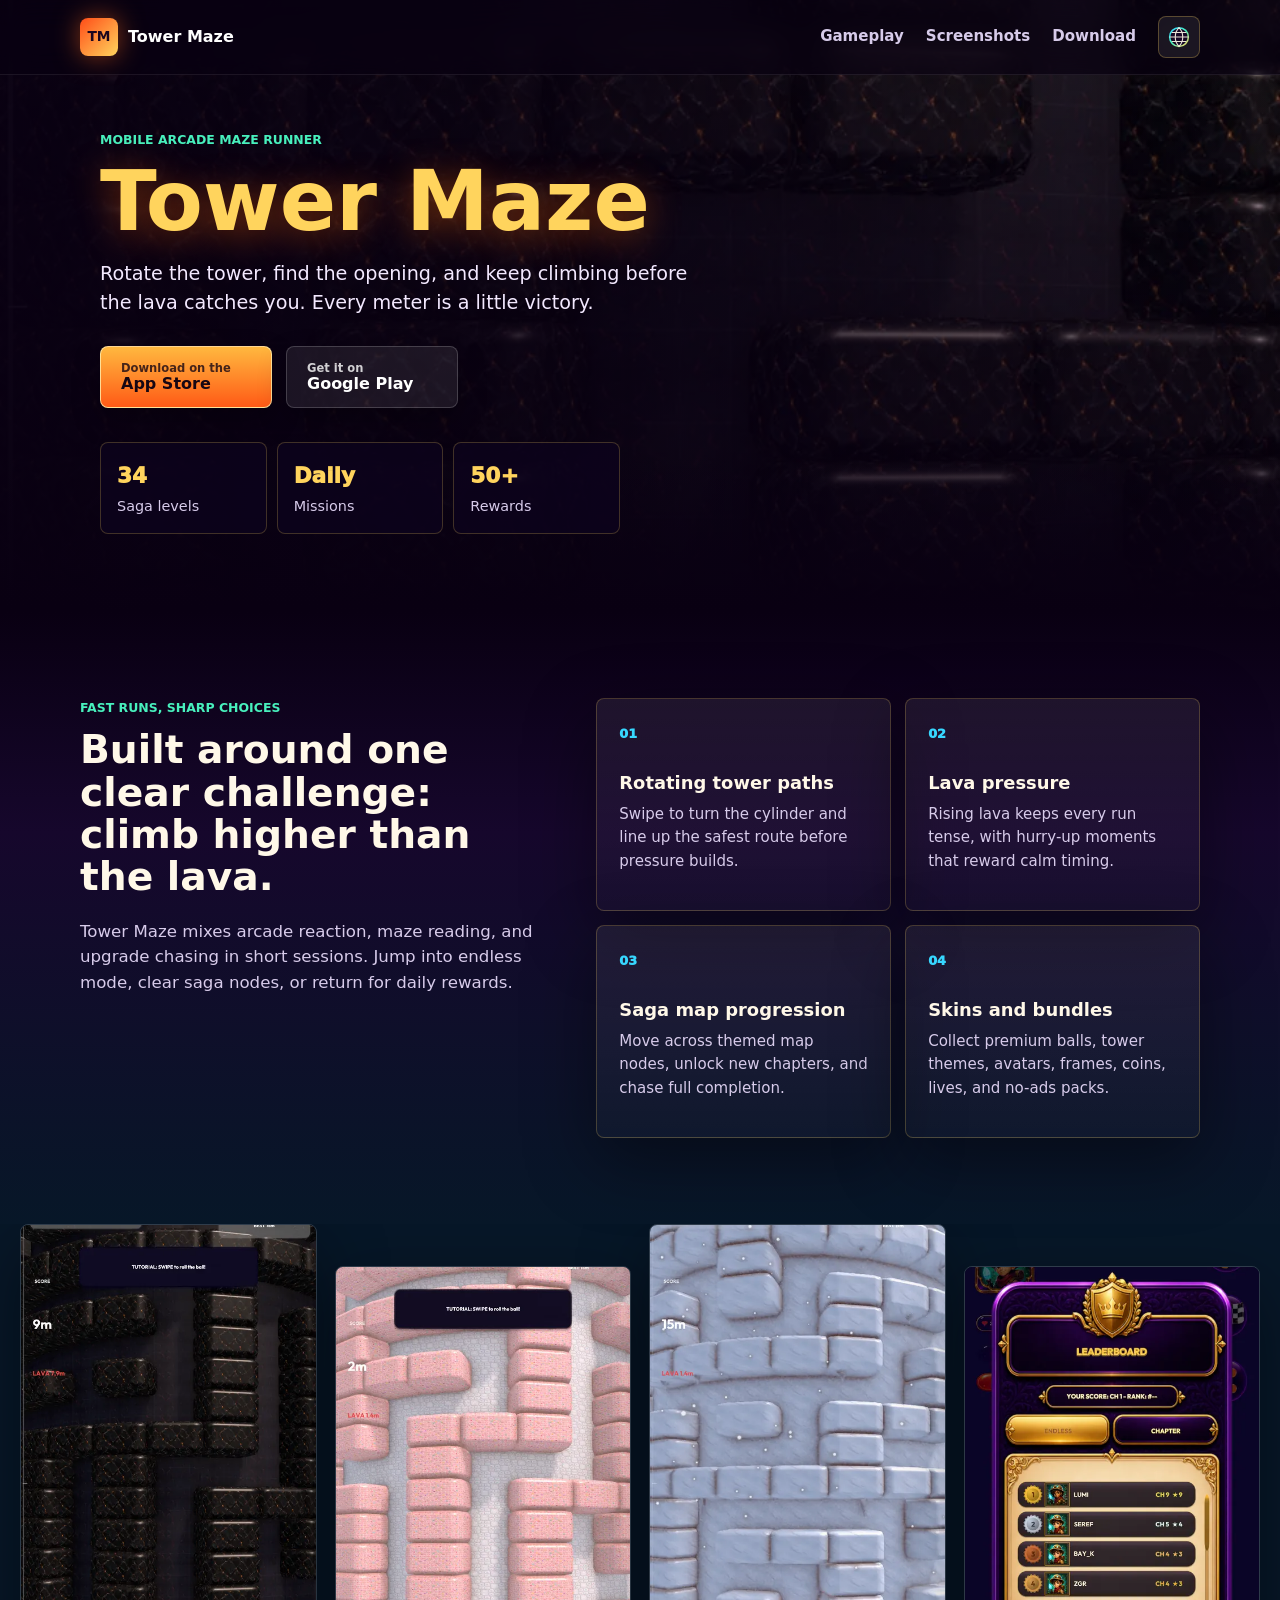
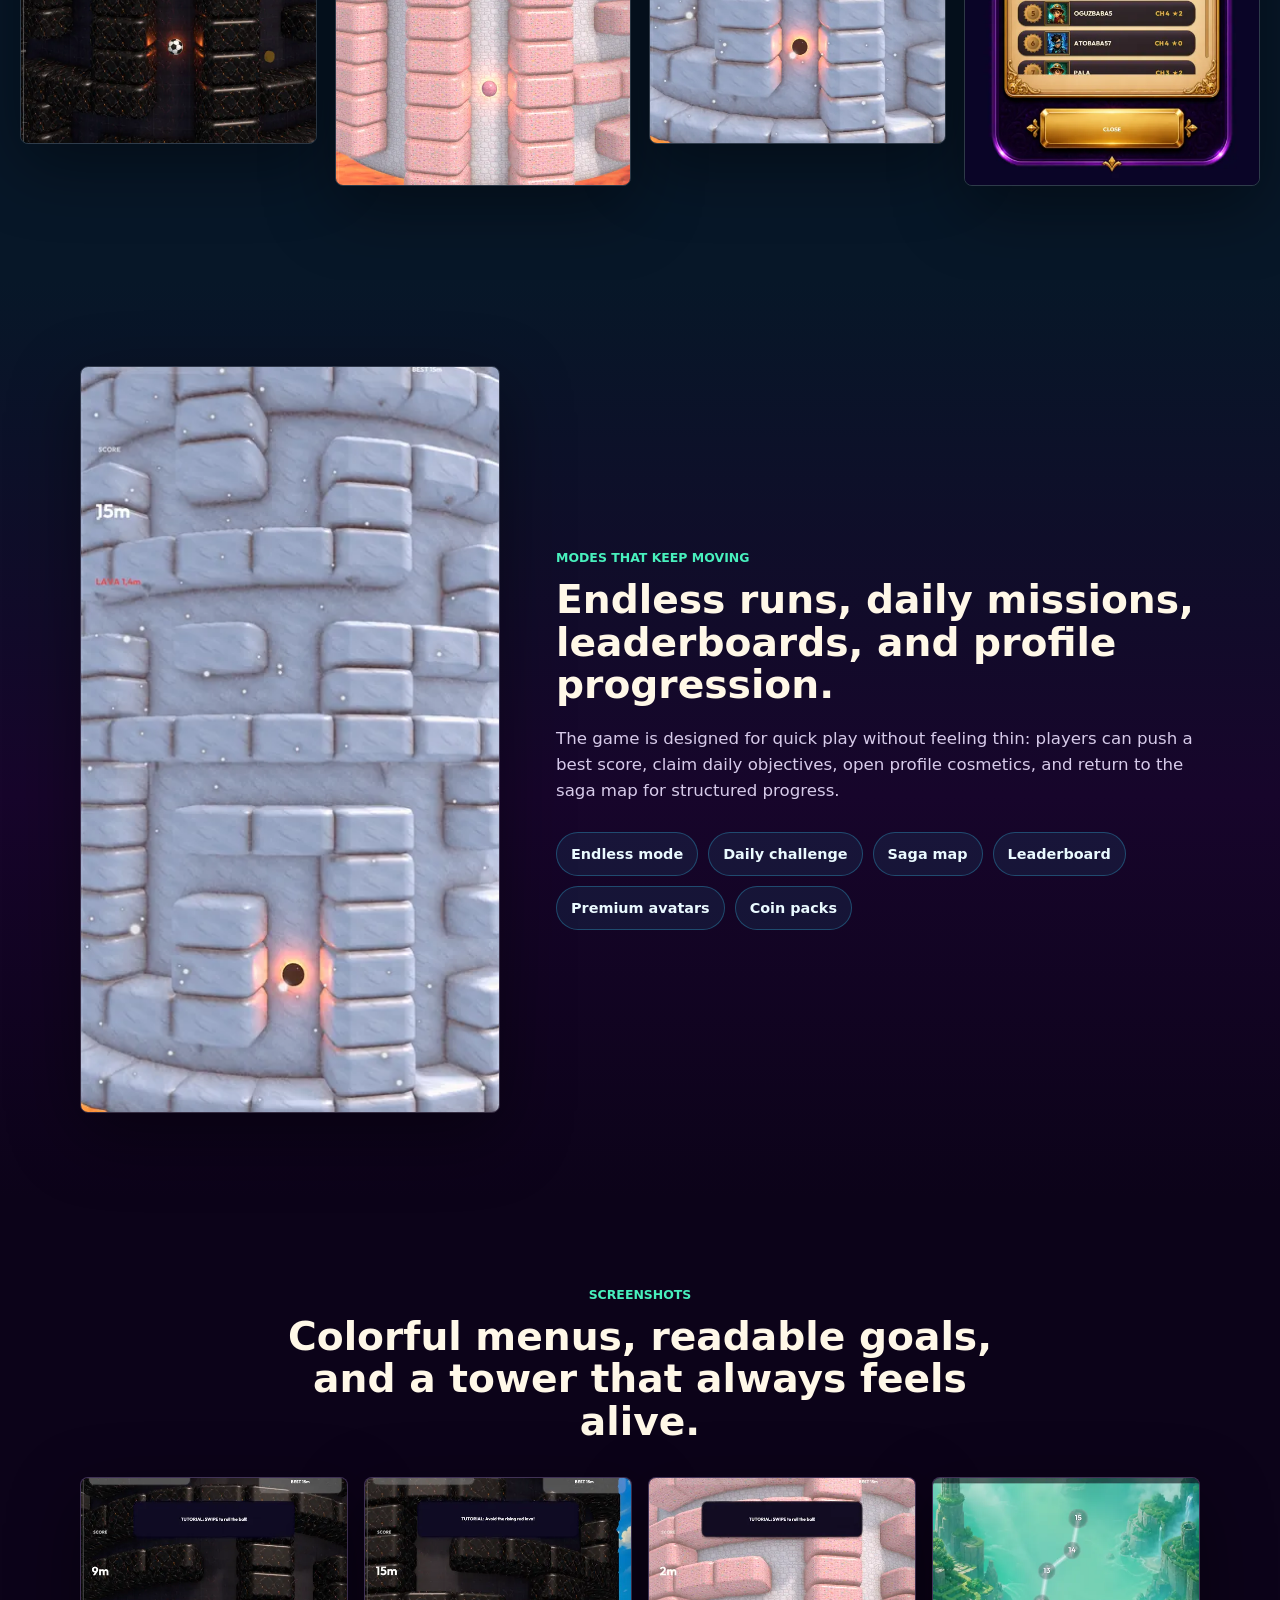
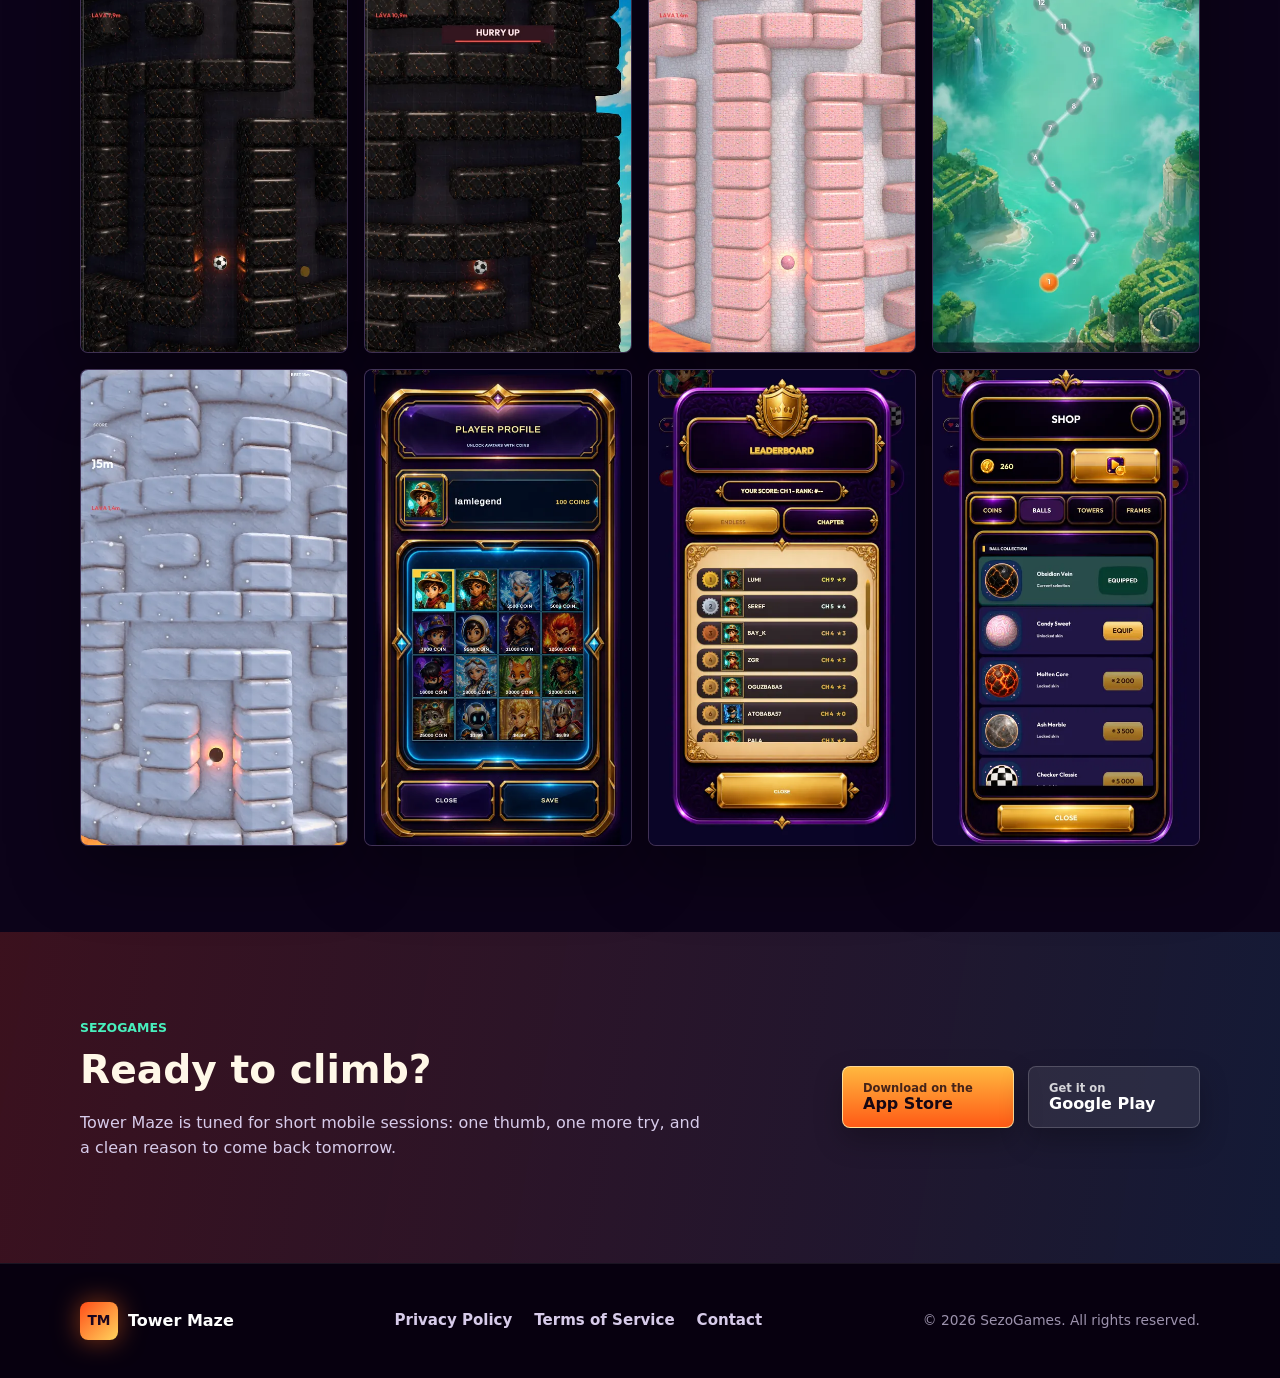
==== index.html @ 03af265b "Use icon language selector" ====
<!DOCTYPE html>
<html lang="en">
<head>
  <meta charset="UTF-8" />
  <meta name="viewport" content="width=device-width, initial-scale=1.0" />

  <title>Tower Maze - Climb, Escape, Survive | SezoGames</title>
  <meta name="description" content="Tower Maze is a fast mobile arcade game where you rotate a maze tower, climb away from rising lava, unlock premium skins, and chase daily missions." />
  <meta name="keywords" content="Tower Maze, SezoGames, mobile arcade game, lava tower, rotating maze, ball skins, daily missions, leaderboard" />

  <link rel="canonical" href="https://sezogames.github.io/" />
  <link rel="alternate" hreflang="en" href="https://sezogames.github.io/" />
  <link rel="alternate" hreflang="tr" href="https://sezogames.github.io/tr/" />
  <link rel="alternate" hreflang="es" href="https://sezogames.github.io/es/" />
  <link rel="alternate" hreflang="x-default" href="https://sezogames.github.io/" />

  <meta property="og:type" content="website" />
  <meta property="og:title" content="Tower Maze - Climb, Escape, Survive" />
  <meta property="og:description" content="Rotate the tower, dodge rising lava, unlock skins, and master daily missions in Tower Maze." />
  <meta property="og:image" content="https://sezogames.github.io/assets/og-image.png" />
  <meta property="og:url" content="https://sezogames.github.io/" />
  <meta property="og:site_name" content="SezoGames" />

  <meta name="twitter:card" content="summary_large_image" />
  <meta name="twitter:title" content="Tower Maze - Climb, Escape, Survive" />
  <meta name="twitter:description" content="Rotate the tower, dodge rising lava, unlock skins, and master daily missions in Tower Maze." />
  <meta name="twitter:image" content="https://sezogames.github.io/assets/og-image.png" />
  <link rel="icon" href="assets/favicon.ico" />

  <script type="application/ld+json">
  {
    "@context": "https://schema.org",
    "@type": "MobileApplication",
    "name": "Tower Maze",
    "description": "A mobile arcade game about rotating a maze tower, climbing away from rising lava, and unlocking premium cosmetics.",
    "operatingSystem": "Android, iOS",
    "applicationCategory": "GameApplication",
    "genre": ["Arcade", "Puzzle", "Action"],
    "inLanguage": ["en", "tr", "es"],
    "author": {
      "@type": "Organization",
      "name": "SezoGames"
    },
    "offers": {
      "@type": "Offer",
      "price": "0",
      "priceCurrency": "USD"
    }
  }
  </script>

  <link rel="stylesheet" href="style.css" />
</head>
<body>
  <header class="topbar">
    <a class="brand" href="./" aria-label="Tower Maze home">
      <span class="brand-mark">TM</span>
      <span>Tower Maze</span>
    </a>
    <nav class="topnav" aria-label="Main navigation">
      <a href="#gameplay">Gameplay</a>
      <a href="#screenshots">Screenshots</a>
      <a href="#download">Download</a>
      <details class="language-switcher">
        <summary aria-label="Choose language">
          <img src="assets/language-icon.svg" alt="" class="language-icon" />
        </summary>
        <div class="language-menu">
          <a href="tr/">Turkce</a>
          <a href="es/">Espanol</a>
        </div>
      </details>
    </nav>
  </header>

  <main>
    <section class="hero">
      <div class="hero-shade"></div>
      <div class="hero-content">
        <p class="eyebrow">Mobile arcade maze runner</p>
        <h1>Tower Maze</h1>
        <p class="hero-copy">
          Rotate the tower, find the opening, and keep climbing before the lava catches you.
          Every meter is a little victory.
        </p>
        <div class="hero-actions" id="download">
          <a class="store-button primary" href="https://apps.apple.com/app/id6790924420" aria-label="Download Tower Maze on the App Store">
            <span class="store-kicker">Download on the</span>
            <span>App Store</span>
          </a>
          <a class="store-button" href="https://play.google.com/store/apps/details?id=com.sezogames.towermaze" aria-label="Get Tower Maze on Google Play">
            <span class="store-kicker">Get it on</span>
            <span>Google Play</span>
          </a>
        </div>
        <dl class="hero-stats" aria-label="Game highlights">
          <div>
            <dt>34</dt>
            <dd>Saga levels</dd>
          </div>
          <div>
            <dt>Daily</dt>
            <dd>Missions</dd>
          </div>
          <div>
            <dt>50+</dt>
            <dd>Rewards</dd>
          </div>
        </dl>
      </div>
    </section>

    <section class="showcase" id="gameplay">
      <div class="container showcase-grid">
        <div class="section-intro">
          <p class="eyebrow">Fast runs, sharp choices</p>
          <h2>Built around one clear challenge: climb higher than the lava.</h2>
          <p>
            Tower Maze mixes arcade reaction, maze reading, and upgrade chasing in short sessions.
            Jump into endless mode, clear saga nodes, or return for daily rewards.
          </p>
        </div>
        <div class="feature-list">
          <article class="feature-card">
            <span class="feature-number">01</span>
            <h3>Rotating tower paths</h3>
            <p>Swipe to turn the cylinder and line up the safest route before pressure builds.</p>
          </article>
          <article class="feature-card">
            <span class="feature-number">02</span>
            <h3>Lava pressure</h3>
            <p>Rising lava keeps every run tense, with hurry-up moments that reward calm timing.</p>
          </article>
          <article class="feature-card">
            <span class="feature-number">03</span>
            <h3>Saga map progression</h3>
            <p>Move across themed map nodes, unlock new chapters, and chase full completion.</p>
          </article>
          <article class="feature-card">
            <span class="feature-number">04</span>
            <h3>Skins and bundles</h3>
            <p>Collect premium balls, tower themes, avatars, frames, coins, lives, and no-ads packs.</p>
          </article>
        </div>
      </div>
    </section>

    <section class="phone-strip" aria-label="Tower Maze gameplay screenshots">
      <img src="assets/screenshots/screen-01.webp" alt="Tower Maze lava tower gameplay with a soccer ball climbing through dark maze blocks" loading="lazy" />
      <img src="assets/screenshots/screen-03.webp" alt="Tower Maze hurry up moment during an icy tower run" loading="lazy" />
      <img src="assets/screenshots/screen-05.webp" alt="Tower Maze frost tower gameplay with lava below" loading="lazy" />
      <img src="assets/screenshots/screen-07.webp" alt="Tower Maze reward and mission screen" loading="lazy" />
    </section>

    <section class="deep-dive">
      <div class="container split">
        <div class="visual-panel">
          <img src="assets/frost-gameplay.webp" alt="Tower Maze icy tower gameplay with lava at the bottom" loading="lazy" />
        </div>
        <div class="section-intro">
          <p class="eyebrow">Modes that keep moving</p>
          <h2>Endless runs, daily missions, leaderboards, and profile progression.</h2>
          <p>
            The game is designed for quick play without feeling thin: players can push a best score,
            claim daily objectives, open profile cosmetics, and return to the saga map for structured progress.
          </p>
          <div class="pill-grid">
            <span>Endless mode</span>
            <span>Daily challenge</span>
            <span>Saga map</span>
            <span>Leaderboard</span>
            <span>Premium avatars</span>
            <span>Coin packs</span>
          </div>
        </div>
      </div>
    </section>

    <section class="gallery" id="screenshots">
      <div class="container">
        <div class="section-intro centered">
          <p class="eyebrow">Screenshots</p>
          <h2>Colorful menus, readable goals, and a tower that always feels alive.</h2>
        </div>
        <div class="screenshot-gallery">
          <img src="assets/screenshots/screen-01.webp" alt="Tower Maze dark lava gameplay screenshot" loading="lazy" />
          <img src="assets/screenshots/screen-02.webp" alt="Tower Maze gameplay screenshot with lava rising" loading="lazy" />
          <img src="assets/screenshots/screen-03.webp" alt="Tower Maze icy hurry up gameplay screenshot" loading="lazy" />
          <img src="assets/screenshots/screen-04.webp" alt="Tower Maze main menu screenshot" loading="lazy" />
          <img src="assets/screenshots/screen-05.webp" alt="Tower Maze frost tower gameplay screenshot" loading="lazy" />
          <img src="assets/screenshots/screen-06.webp" alt="Tower Maze reward screen screenshot" loading="lazy" />
          <img src="assets/screenshots/screen-07.webp" alt="Tower Maze missions and reward screenshot" loading="lazy" />
          <img src="assets/screenshots/screen-08.webp" alt="Tower Maze customization screenshot" loading="lazy" />
        </div>
      </div>
    </section>

    <section class="download-band">
      <div class="container download-grid">
        <div>
          <p class="eyebrow">SezoGames</p>
          <h2>Ready to climb?</h2>
          <p>
            Tower Maze is tuned for short mobile sessions: one thumb, one more try,
            and a clean reason to come back tomorrow.
          </p>
        </div>
        <div class="download-actions">
          <a class="store-button primary" href="https://apps.apple.com/app/id6790924420" aria-label="Download Tower Maze on the App Store">
            <span class="store-kicker">Download on the</span>
            <span>App Store</span>
          </a>
          <a class="store-button" href="https://play.google.com/store/apps/details?id=com.sezogames.towermaze" aria-label="Get Tower Maze on Google Play">
            <span class="store-kicker">Get it on</span>
            <span>Google Play</span>
          </a>
        </div>
      </div>
    </section>
  </main>

  <footer class="site-footer">
    <div class="container footer-inner">
      <a class="brand footer-brand" href="./">
        <span class="brand-mark">TM</span>
        <span>Tower Maze</span>
      </a>
      <nav class="footer-nav" aria-label="Footer navigation">
        <a href="privacy.html">Privacy Policy</a>
        <a href="terms.html">Terms of Service</a>
        <a href="mailto:hello@sezogames.com">Contact</a>
      </nav>
      <p class="footer-copy">&copy; 2026 SezoGames. All rights reserved.</p>
    </div>
  </footer>
</body>
</html>
---- style.css ----
:root {
  --ink: #090012;
  --night: #120523;
  --panel: #1d0b35;
  --panel-2: #071728;
  --gold: #ffd45d;
  --gold-strong: #ffad25;
  --lava: #ff4d18;
  --cyan: #37d7ff;
  --mint: #48f0bd;
  --text: #fff8e8;
  --muted: #d7cbea;
  --line: rgba(255, 212, 93, 0.22);
  --shadow: 0 22px 70px rgba(0, 0, 0, 0.42);
  --font-main: "Segoe UI", system-ui, -apple-system, BlinkMacSystemFont, Arial, sans-serif;
}

*,
*::before,
*::after {
  box-sizing: border-box;
}

html {
  scroll-behavior: smooth;
}

body {
  margin: 0;
  background: var(--ink);
  color: var(--text);
  font-family: var(--font-main);
  line-height: 1.55;
  -webkit-font-smoothing: antialiased;
}

img {
  display: block;
  max-width: 100%;
}

a {
  color: inherit;
  text-decoration: none;
}

.container {
  width: min(1120px, calc(100% - 40px));
  margin: 0 auto;
}

.topbar {
  position: fixed;
  z-index: 20;
  top: 0;
  left: 0;
  right: 0;
  display: flex;
  align-items: center;
  justify-content: space-between;
  gap: 20px;
  padding: 16px max(20px, calc((100vw - 1120px) / 2));
  background: rgba(9, 0, 18, 0.66);
  border-bottom: 1px solid rgba(255, 255, 255, 0.08);
  backdrop-filter: blur(16px);
}

.brand {
  display: inline-flex;
  align-items: center;
  gap: 10px;
  min-width: max-content;
  font-weight: 900;
  color: #fff;
}

.brand-mark {
  display: grid;
  place-items: center;
  width: 38px;
  height: 38px;
  border-radius: 8px;
  background: linear-gradient(135deg, var(--lava), var(--gold));
  color: #1b061f;
  font-size: 0.86rem;
  box-shadow: 0 0 26px rgba(255, 105, 23, 0.52);
}

.topnav,
.footer-nav {
  display: flex;
  flex-wrap: wrap;
  align-items: center;
  justify-content: center;
  gap: 10px 22px;
}

.topnav a,
.footer-nav a {
  color: var(--muted);
  font-size: 0.94rem;
  font-weight: 750;
}

.topnav a:hover,
.footer-nav a:hover {
  color: var(--gold);
}

.language-switcher {
  position: relative;
  flex: 0 0 auto;
}

.language-switcher summary {
  display: grid;
  place-items: center;
  width: 42px;
  height: 42px;
  border: 1px solid rgba(255, 212, 93, 0.28);
  border-radius: 8px;
  background: rgba(255, 255, 255, 0.08);
  cursor: pointer;
  list-style: none;
  transition: background 0.2s ease, border-color 0.2s ease, transform 0.2s ease;
}

.language-switcher summary::-webkit-details-marker {
  display: none;
}

.language-switcher summary:hover {
  background: rgba(255, 212, 93, 0.12);
  border-color: rgba(255, 212, 93, 0.6);
  transform: translateY(-1px);
}

.language-icon {
  width: 24px;
  height: 24px;
}

.language-menu {
  position: absolute;
  top: calc(100% + 10px);
  right: 0;
  z-index: 30;
  display: grid;
  min-width: 128px;
  padding: 8px;
  border: 1px solid rgba(255, 212, 93, 0.28);
  border-radius: 8px;
  background: rgba(9, 0, 18, 0.96);
  box-shadow: var(--shadow);
}

.language-menu a {
  display: block;
  padding: 9px 12px;
  border-radius: 6px;
  color: var(--muted);
  font-size: 0.9rem;
  font-weight: 850;
  white-space: nowrap;
}

.language-menu a:hover {
  background: rgba(255, 212, 93, 0.12);
  color: var(--gold);
}

.hero {
  position: relative;
  min-height: 68svh;
  display: grid;
  align-items: center;
  padding: 112px 20px 72px;
  overflow: hidden;
  background:
    linear-gradient(90deg, rgba(9, 0, 18, 0.92) 0%, rgba(9, 0, 18, 0.68) 44%, rgba(9, 0, 18, 0.16) 100%),
    linear-gradient(180deg, rgba(9, 0, 18, 0.04), rgba(9, 0, 18, 0.74)),
    url("assets/hero-gameplay.webp") center right 28% / cover no-repeat;
}

.hero::after {
  content: "";
  position: absolute;
  inset: auto 0 0;
  height: 160px;
  background: linear-gradient(180deg, transparent, var(--ink));
  pointer-events: none;
}

.hero-content {
  position: relative;
  z-index: 1;
  width: min(680px, 100%);
  margin-left: max(0px, calc((100vw - 1120px) / 2));
}

.eyebrow {
  margin: 0 0 12px;
  color: var(--mint);
  font-size: 0.78rem;
  font-weight: 900;
  letter-spacing: 0;
  text-transform: uppercase;
}

h1,
h2,
h3,
p {
  margin-top: 0;
}

h1 {
  margin-bottom: 18px;
  font-size: 5.2rem;
  line-height: 0.95;
  color: var(--gold);
  text-shadow: 0 6px 36px rgba(255, 102, 0, 0.45);
}

h2 {
  margin-bottom: 20px;
  font-size: 2.45rem;
  line-height: 1.08;
}

h3 {
  margin-bottom: 10px;
  font-size: 1.12rem;
  line-height: 1.18;
}

.hero-copy {
  width: min(620px, 100%);
  margin-bottom: 28px;
  color: #f3e9ff;
  font-size: 1.2rem;
}

.hero-actions,
.download-actions {
  display: flex;
  flex-wrap: wrap;
  gap: 14px;
}

.store-button {
  display: inline-flex;
  flex-direction: column;
  justify-content: center;
  min-width: 172px;
  min-height: 62px;
  padding: 10px 20px;
  border: 1px solid rgba(255, 255, 255, 0.18);
  border-radius: 8px;
  background: rgba(255, 255, 255, 0.08);
  color: #fff;
  font-weight: 900;
  line-height: 1.12;
  box-shadow: 0 12px 28px rgba(0, 0, 0, 0.25);
}

.store-button.primary {
  background: linear-gradient(180deg, #ffb83f, #ff5a16);
  border-color: rgba(255, 236, 169, 0.85);
  color: #170713;
}

.store-button:hover {
  transform: translateY(-2px);
}

.store-kicker {
  display: block;
  font-size: 0.72rem;
  font-weight: 800;
  opacity: 0.8;
}

.hero-stats {
  display: grid;
  grid-template-columns: repeat(3, minmax(0, 1fr));
  gap: 10px;
  width: min(520px, 100%);
  margin: 34px 0 0;
}

.hero-stats div {
  min-height: 88px;
  padding: 16px;
  border: 1px solid rgba(255, 212, 93, 0.22);
  border-radius: 8px;
  background: rgba(13, 4, 30, 0.72);
}

.hero-stats dt {
  color: var(--gold);
  font-size: 1.35rem;
  font-weight: 950;
}

.hero-stats dd {
  margin: 2px 0 0;
  color: var(--muted);
  font-size: 0.9rem;
}

section {
  padding: 86px 0;
}

.showcase {
  background:
    linear-gradient(180deg, var(--ink), #16072c 36%, #071728);
}

.showcase-grid {
  display: grid;
  grid-template-columns: minmax(0, 0.88fr) minmax(0, 1.12fr);
  gap: 42px;
  align-items: start;
}

.section-intro p:not(.eyebrow) {
  color: var(--muted);
  font-size: 1.04rem;
}

.feature-list {
  display: grid;
  grid-template-columns: repeat(2, minmax(0, 1fr));
  gap: 14px;
}

.feature-card {
  min-height: 190px;
  padding: 22px;
  border: 1px solid var(--line);
  border-radius: 8px;
  background: linear-gradient(180deg, rgba(255, 255, 255, 0.07), rgba(255, 255, 255, 0.025));
  box-shadow: var(--shadow);
}

.feature-number {
  display: inline-block;
  margin-bottom: 28px;
  color: var(--cyan);
  font-size: 0.8rem;
  font-weight: 950;
}

.feature-card p {
  color: var(--muted);
  font-size: 0.94rem;
}

.phone-strip {
  display: grid;
  grid-template-columns: repeat(4, minmax(180px, 1fr));
  gap: 18px;
  padding: 0 20px 94px;
  background: #071728;
  overflow: hidden;
}

.phone-strip img,
.screenshot-gallery img,
.visual-panel img {
  border: 1px solid rgba(255, 255, 255, 0.16);
  border-radius: 8px;
  box-shadow: var(--shadow);
}

.phone-strip img {
  width: 100%;
  height: 520px;
  object-fit: cover;
}

.phone-strip img:nth-child(2),
.phone-strip img:nth-child(4) {
  margin-top: 42px;
}

.deep-dive {
  background:
    linear-gradient(180deg, #071728, #17052b 56%, #0c0319);
}

.split {
  display: grid;
  grid-template-columns: minmax(260px, 420px) minmax(0, 1fr);
  gap: 56px;
  align-items: center;
}

.visual-panel img {
  width: 100%;
  aspect-ratio: 9 / 16;
  object-fit: cover;
}

.pill-grid {
  display: flex;
  flex-wrap: wrap;
  gap: 10px;
  margin-top: 28px;
}

.pill-grid span {
  padding: 10px 14px;
  border: 1px solid rgba(55, 215, 255, 0.28);
  border-radius: 999px;
  background: rgba(55, 215, 255, 0.08);
  color: #eafaff;
  font-size: 0.9rem;
  font-weight: 800;
}

.gallery {
  background: #0c0319;
}

.centered {
  width: min(780px, 100%);
  margin: 0 auto 34px;
  text-align: center;
}

.screenshot-gallery {
  display: grid;
  grid-template-columns: repeat(4, minmax(0, 1fr));
  gap: 16px;
}

.screenshot-gallery img {
  width: 100%;
  aspect-ratio: 9 / 16;
  object-fit: cover;
  background: var(--panel);
}

.download-band {
  background:
    linear-gradient(100deg, rgba(255, 77, 24, 0.18), rgba(55, 215, 255, 0.1)),
    #10041f;
}

.download-grid {
  display: grid;
  grid-template-columns: minmax(0, 1fr) auto;
  gap: 34px;
  align-items: center;
}

.download-grid p:not(.eyebrow) {
  max-width: 620px;
  color: var(--muted);
}

.site-footer {
  padding: 38px 0;
  background: #07000f;
  border-top: 1px solid rgba(255, 255, 255, 0.08);
}

.footer-inner {
  display: flex;
  align-items: center;
  justify-content: space-between;
  gap: 24px;
}

.footer-copy {
  margin: 0;
  color: rgba(215, 203, 234, 0.72);
  font-size: 0.86rem;
}

.footer-brand {
  flex: 0 0 auto;
}

.site-header {
  position: sticky;
  top: 0;
  z-index: 10;
  padding: 16px 0;
  background: rgba(9, 0, 18, 0.9);
  border-bottom: 1px solid rgba(255, 255, 255, 0.08);
  backdrop-filter: blur(16px);
}

.header-inner {
  display: flex;
  align-items: center;
  justify-content: space-between;
  width: min(1040px, calc(100% - 40px));
  margin: 0 auto;
}

.site-logo {
  color: var(--gold);
  font-weight: 900;
}

.nav-links {
  display: flex;
  gap: 20px;
}

.nav-links a {
  color: var(--muted);
  font-weight: 800;
}

.legal-page {
  min-height: 100vh;
  padding: 70px 20px 90px;
  background: linear-gradient(180deg, var(--night), var(--ink));
}

.legal-header,
.legal-content {
  width: min(900px, 100%);
  margin: 0 auto;
}

.legal-header {
  margin-bottom: 44px;
  text-align: center;
}

.legal-title {
  margin: 0 0 16px;
  color: var(--gold);
  font-size: 2.7rem;
  line-height: 1.1;
}

.legal-meta {
  display: flex;
  flex-wrap: wrap;
  justify-content: center;
  gap: 12px 22px;
  color: var(--muted);
  font-size: 0.92rem;
}

.legal-content h2 {
  margin: 36px 0 14px;
  color: #fff;
  font-size: 1.35rem;
}

.legal-content h3 {
  margin: 26px 0 10px;
  color: var(--gold);
  font-size: 1.08rem;
}

.legal-content p,
.legal-content li {
  color: var(--muted);
}

.legal-content a {
  color: var(--cyan);
}

.legal-notice {
  margin: 34px 0;
  padding: 18px 20px;
  border-left: 4px solid var(--lava);
  border-radius: 8px;
  background: rgba(255, 77, 24, 0.12);
  color: var(--text);
}

@media (max-width: 900px) {
  .topbar {
    align-items: flex-start;
    flex-direction: column;
    gap: 12px;
  }

  .hero {
    min-height: 70svh;
    padding-top: 148px;
    background:
      linear-gradient(180deg, rgba(9, 0, 18, 0.86), rgba(9, 0, 18, 0.78)),
      url("assets/hero-gameplay.webp") center top / cover no-repeat;
  }

  h1 {
    font-size: 4rem;
  }

  h2 {
    font-size: 2rem;
  }

  .showcase-grid,
  .split,
  .download-grid {
    grid-template-columns: 1fr;
  }

  .phone-strip {
    grid-template-columns: repeat(2, minmax(0, 1fr));
  }

  .screenshot-gallery {
    grid-template-columns: repeat(2, minmax(0, 1fr));
  }

  .download-actions {
    justify-content: flex-start;
  }

  .footer-inner {
    flex-direction: column;
    text-align: center;
  }
}

@media (max-width: 620px) {
  .container {
    width: min(100% - 28px, 1120px);
  }

  section {
    padding: 62px 0;
  }

  .topnav {
    justify-content: flex-start;
    gap: 8px 15px;
  }

  .topnav a {
    font-size: 0.86rem;
  }

  h1 {
    font-size: 3.15rem;
  }

  h2 {
    font-size: 1.65rem;
  }

  .hero-copy {
    font-size: 1.02rem;
  }

  .hero-actions,
  .download-actions {
    flex-direction: column;
    align-items: stretch;
  }

  .store-button {
    width: 100%;
  }

  .hero-stats {
    grid-template-columns: 1fr;
  }

  .feature-list,
  .phone-strip,
  .screenshot-gallery {
    grid-template-columns: 1fr;
  }

  .feature-card {
    min-height: auto;
  }

  .phone-strip {
    padding-bottom: 62px;
  }

  .phone-strip img {
    height: auto;
    aspect-ratio: 9 / 16;
  }

  .phone-strip img:nth-child(2),
  .phone-strip img:nth-child(4) {
    margin-top: 0;
  }

  .header-inner {
    flex-direction: column;
    gap: 12px;
  }

  .legal-title {
    font-size: 2rem;
  }
}
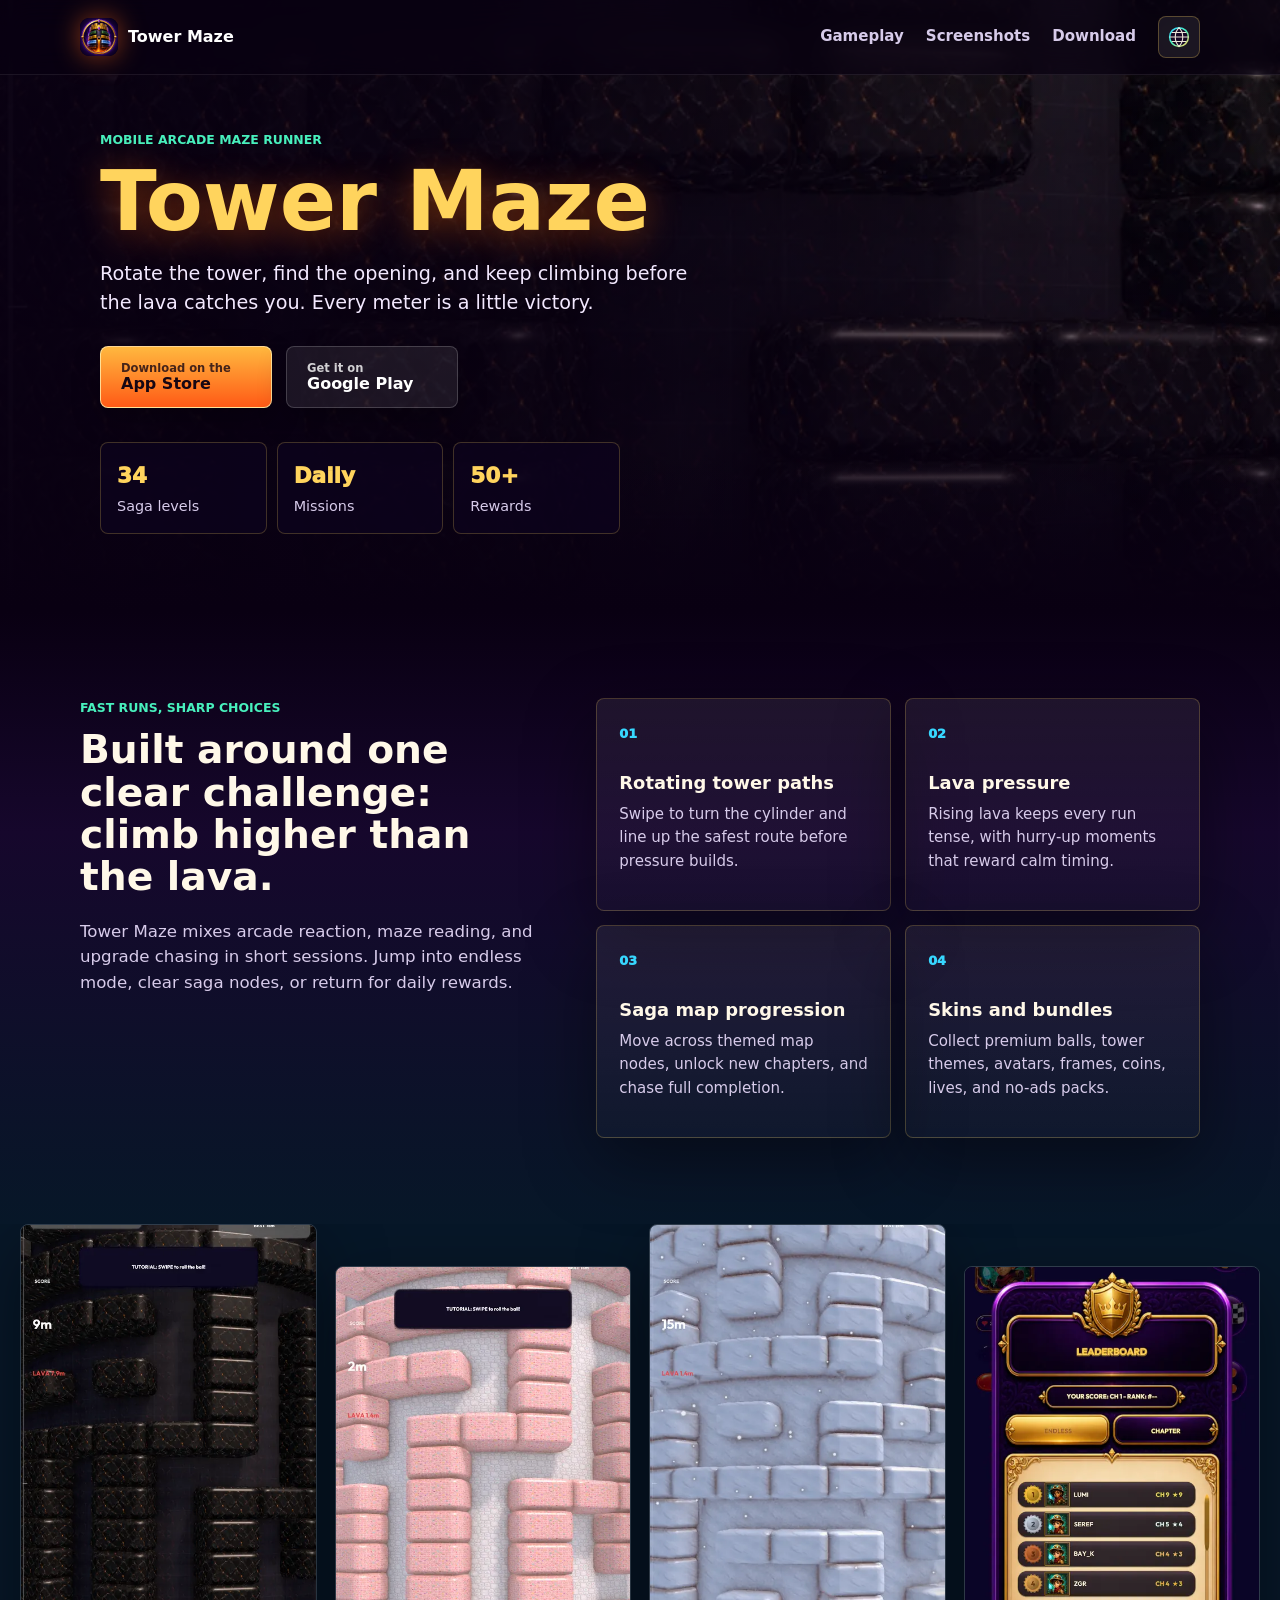
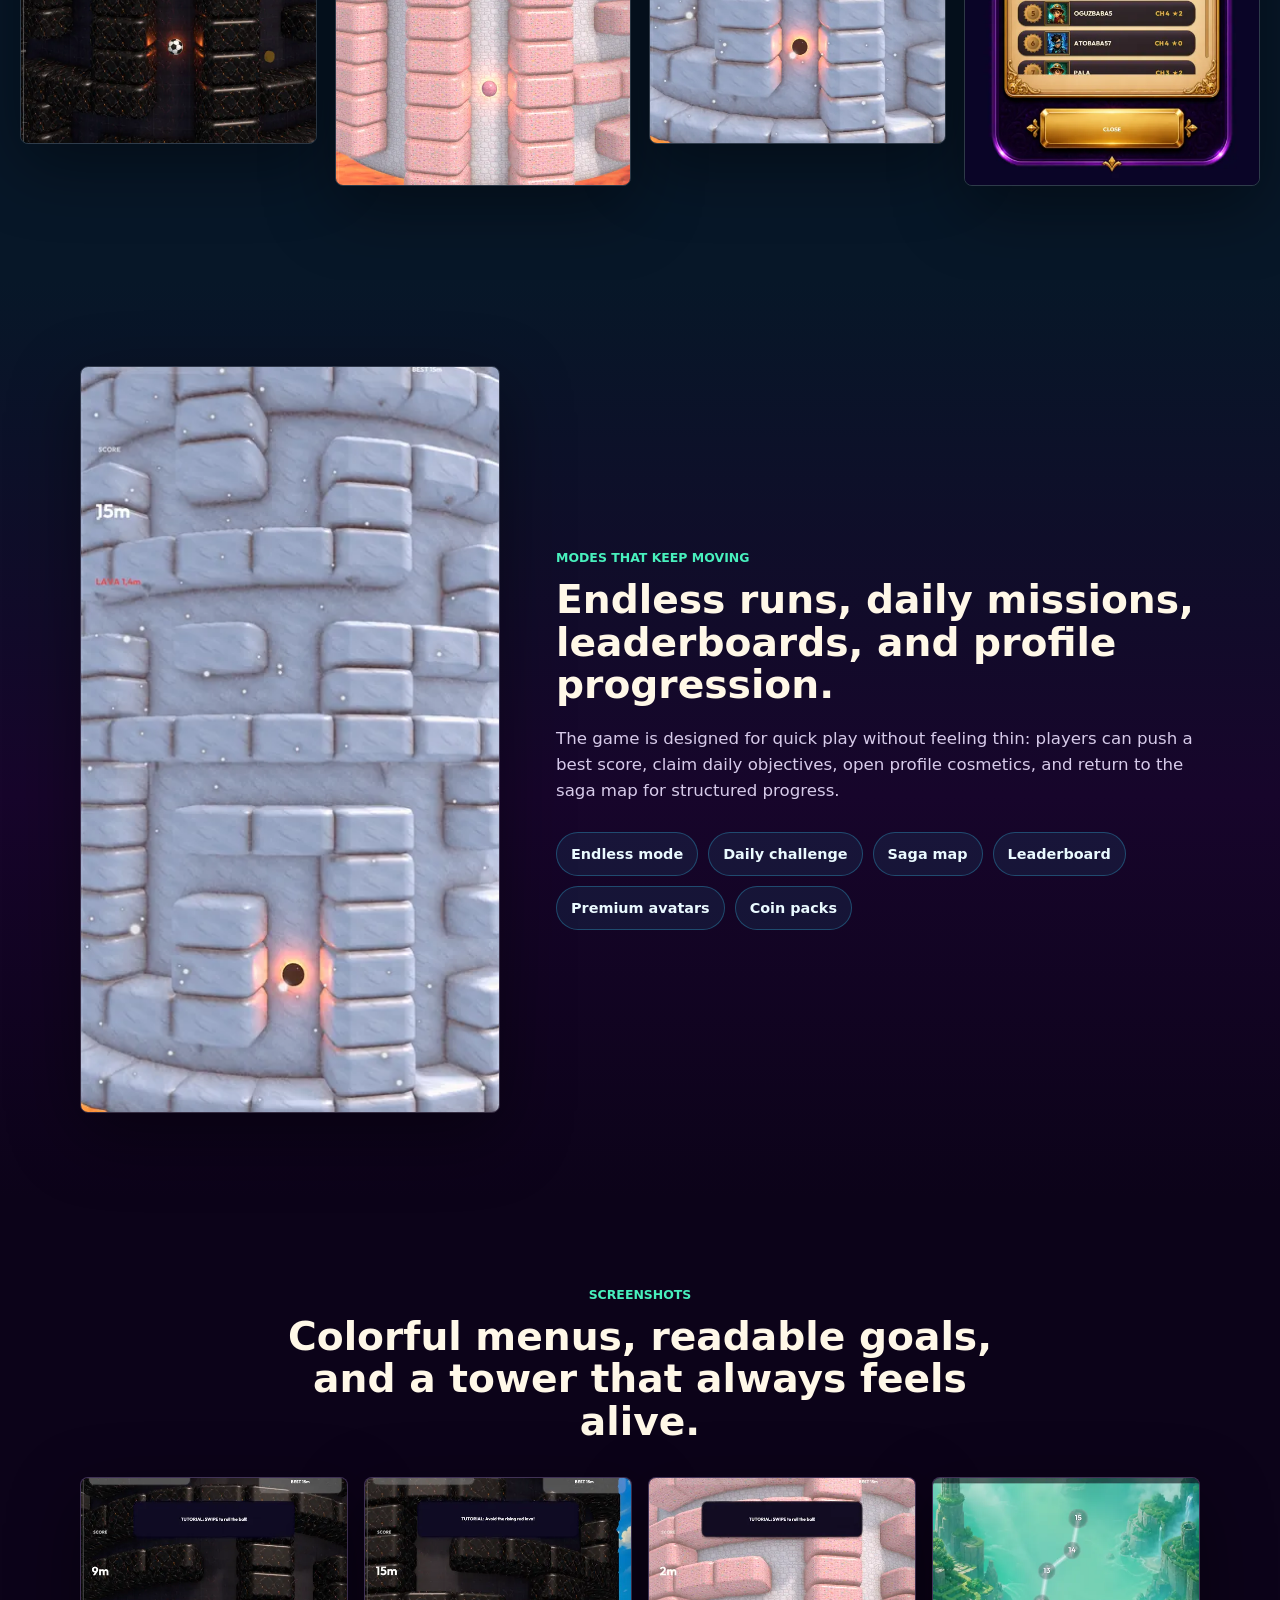
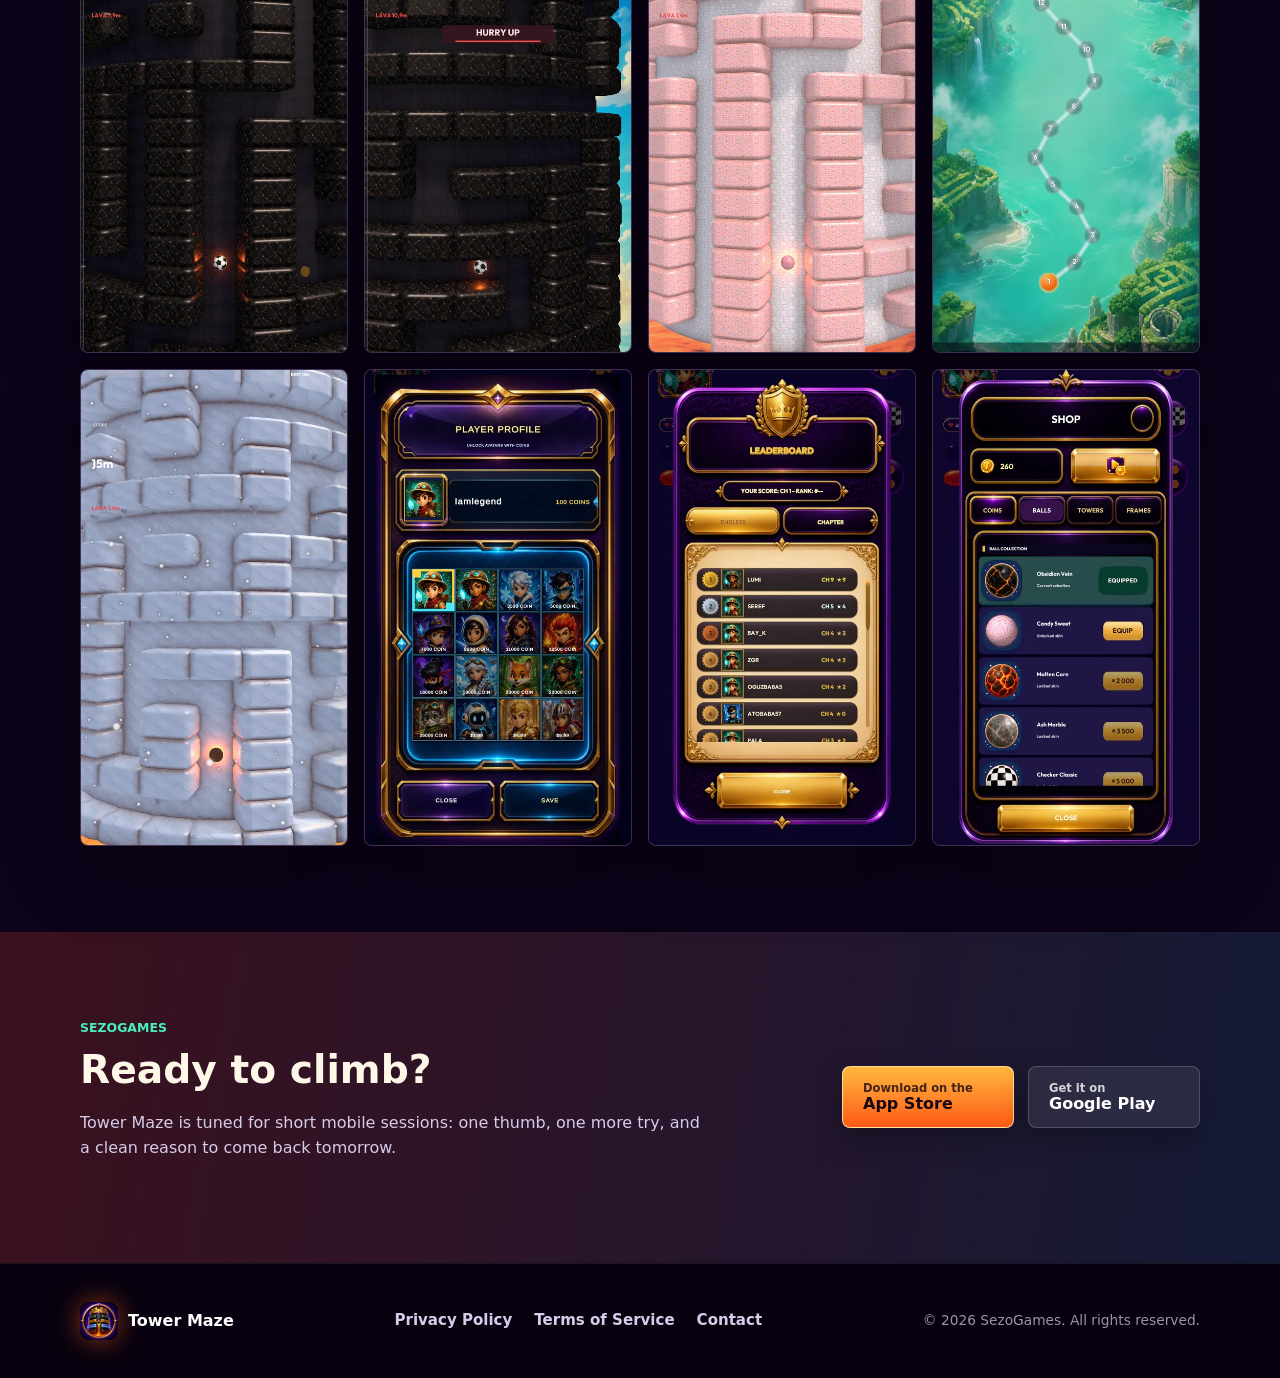
==== commit 2d1cb23c: "Use Tower Maze app icon across site" ====
--- a/index.html
+++ b/index.html
@@ -25,7 +25,7 @@
   <meta name="twitter:title" content="Tower Maze - Climb, Escape, Survive" />
   <meta name="twitter:description" content="Rotate the tower, dodge rising lava, unlock skins, and master daily missions in Tower Maze." />
   <meta name="twitter:image" content="https://sezogames.github.io/assets/og-image.png" />
-  <link rel="icon" href="assets/favicon.ico" />
+  <link rel="icon" type="image/png" href="assets/app-icon.png" />
 
   <script type="application/ld+json">
   {
@@ -54,7 +54,7 @@
 <body>
   <header class="topbar">
     <a class="brand" href="./" aria-label="Tower Maze home">
-      <span class="brand-mark">TM</span>
+      <img class="brand-mark" src="assets/app-icon.png" alt="" width="38" height="38" />
       <span>Tower Maze</span>
     </a>
     <nav class="topnav" aria-label="Main navigation">
@@ -222,13 +222,13 @@
   <footer class="site-footer">
     <div class="container footer-inner">
       <a class="brand footer-brand" href="./">
-        <span class="brand-mark">TM</span>
+        <img class="brand-mark" src="assets/app-icon.png" alt="" width="38" height="38" />
         <span>Tower Maze</span>
       </a>
       <nav class="footer-nav" aria-label="Footer navigation">
         <a href="privacy.html">Privacy Policy</a>
         <a href="terms.html">Terms of Service</a>
-        <a href="mailto:hello@sezogames.com">Contact</a>
+        <a href="mailto:oguzhansezgin.ie@gmail.com">Contact</a>
       </nav>
       <p class="footer-copy">&copy; 2026 SezoGames. All rights reserved.</p>
     </div>
--- a/style.css
+++ b/style.css
@@ -75,14 +75,11 @@
 }
 
 .brand-mark {
-  display: grid;
-  place-items: center;
+  display: block;
   width: 38px;
   height: 38px;
-  border-radius: 8px;
-  background: linear-gradient(135deg, var(--lava), var(--gold));
-  color: #1b061f;
-  font-size: 0.86rem;
+  border-radius: 9px;
+  object-fit: cover;
   box-shadow: 0 0 26px rgba(255, 105, 23, 0.52);
 }
 
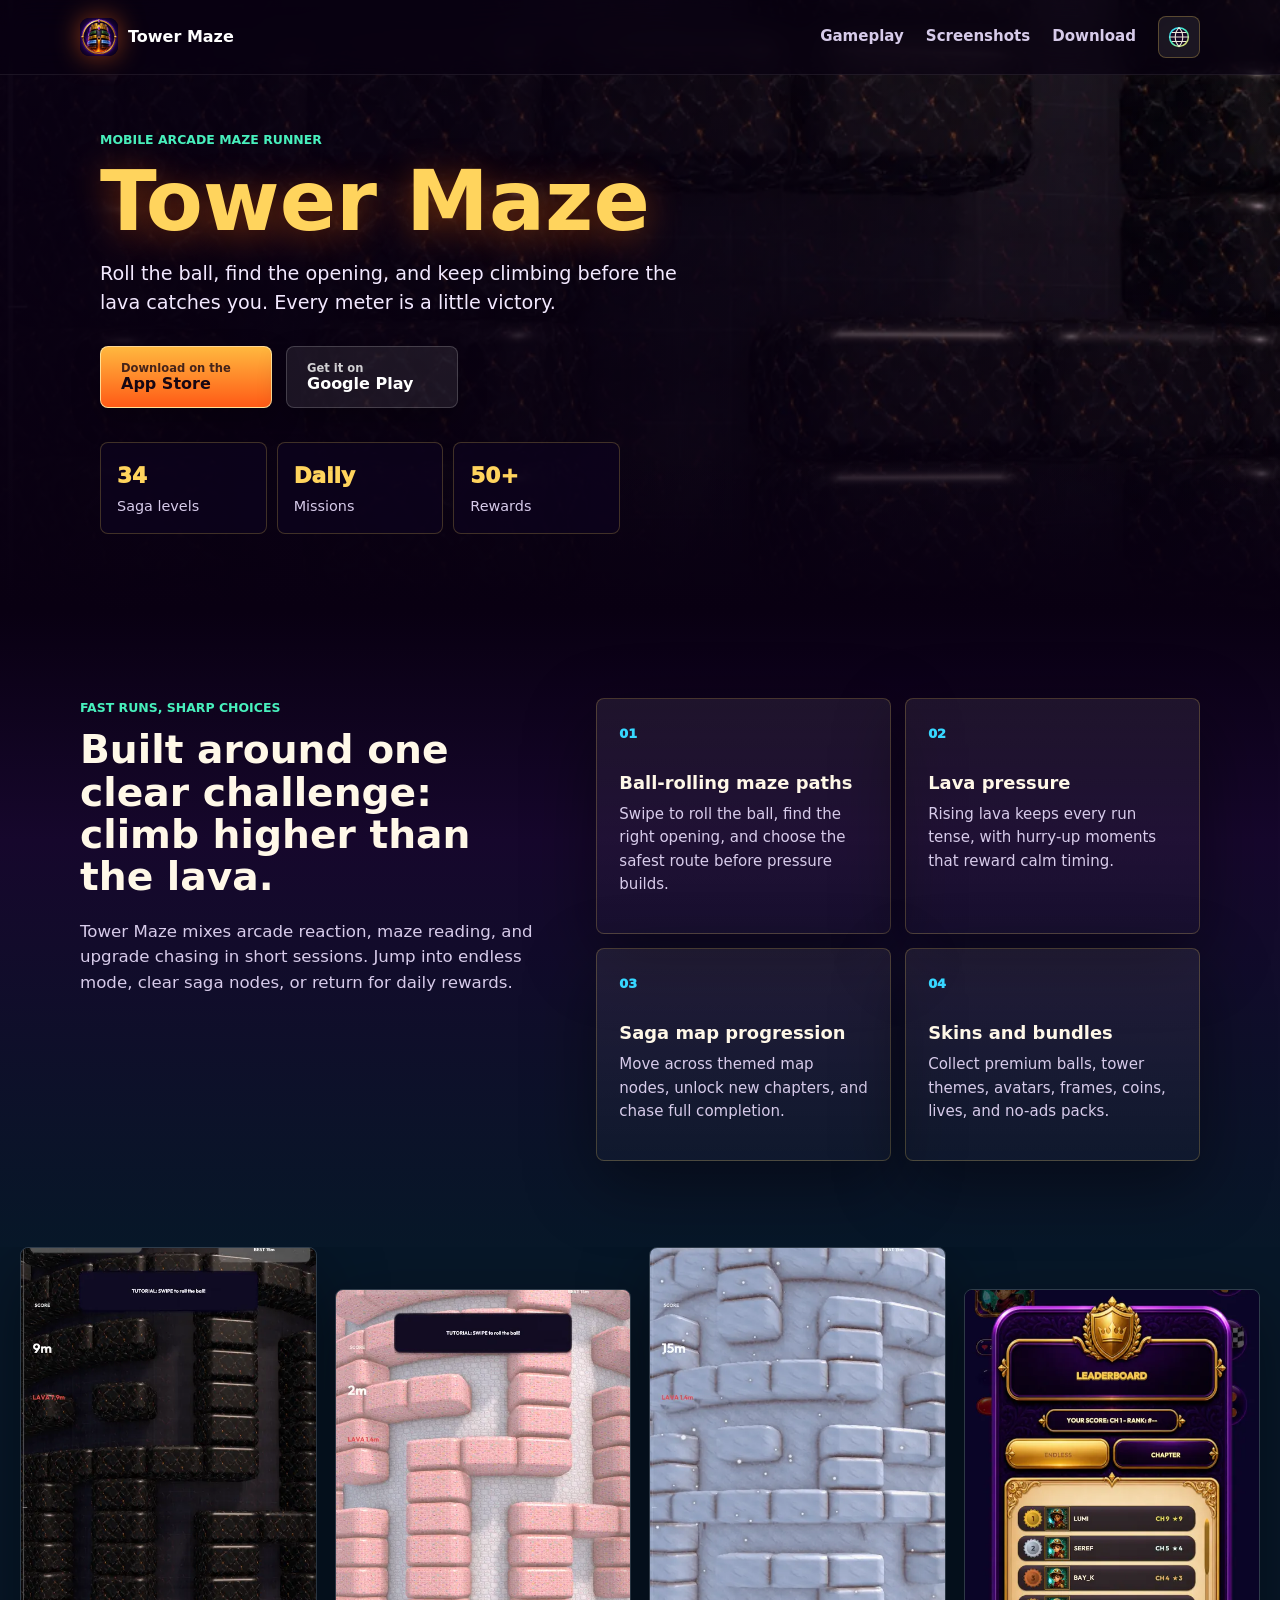
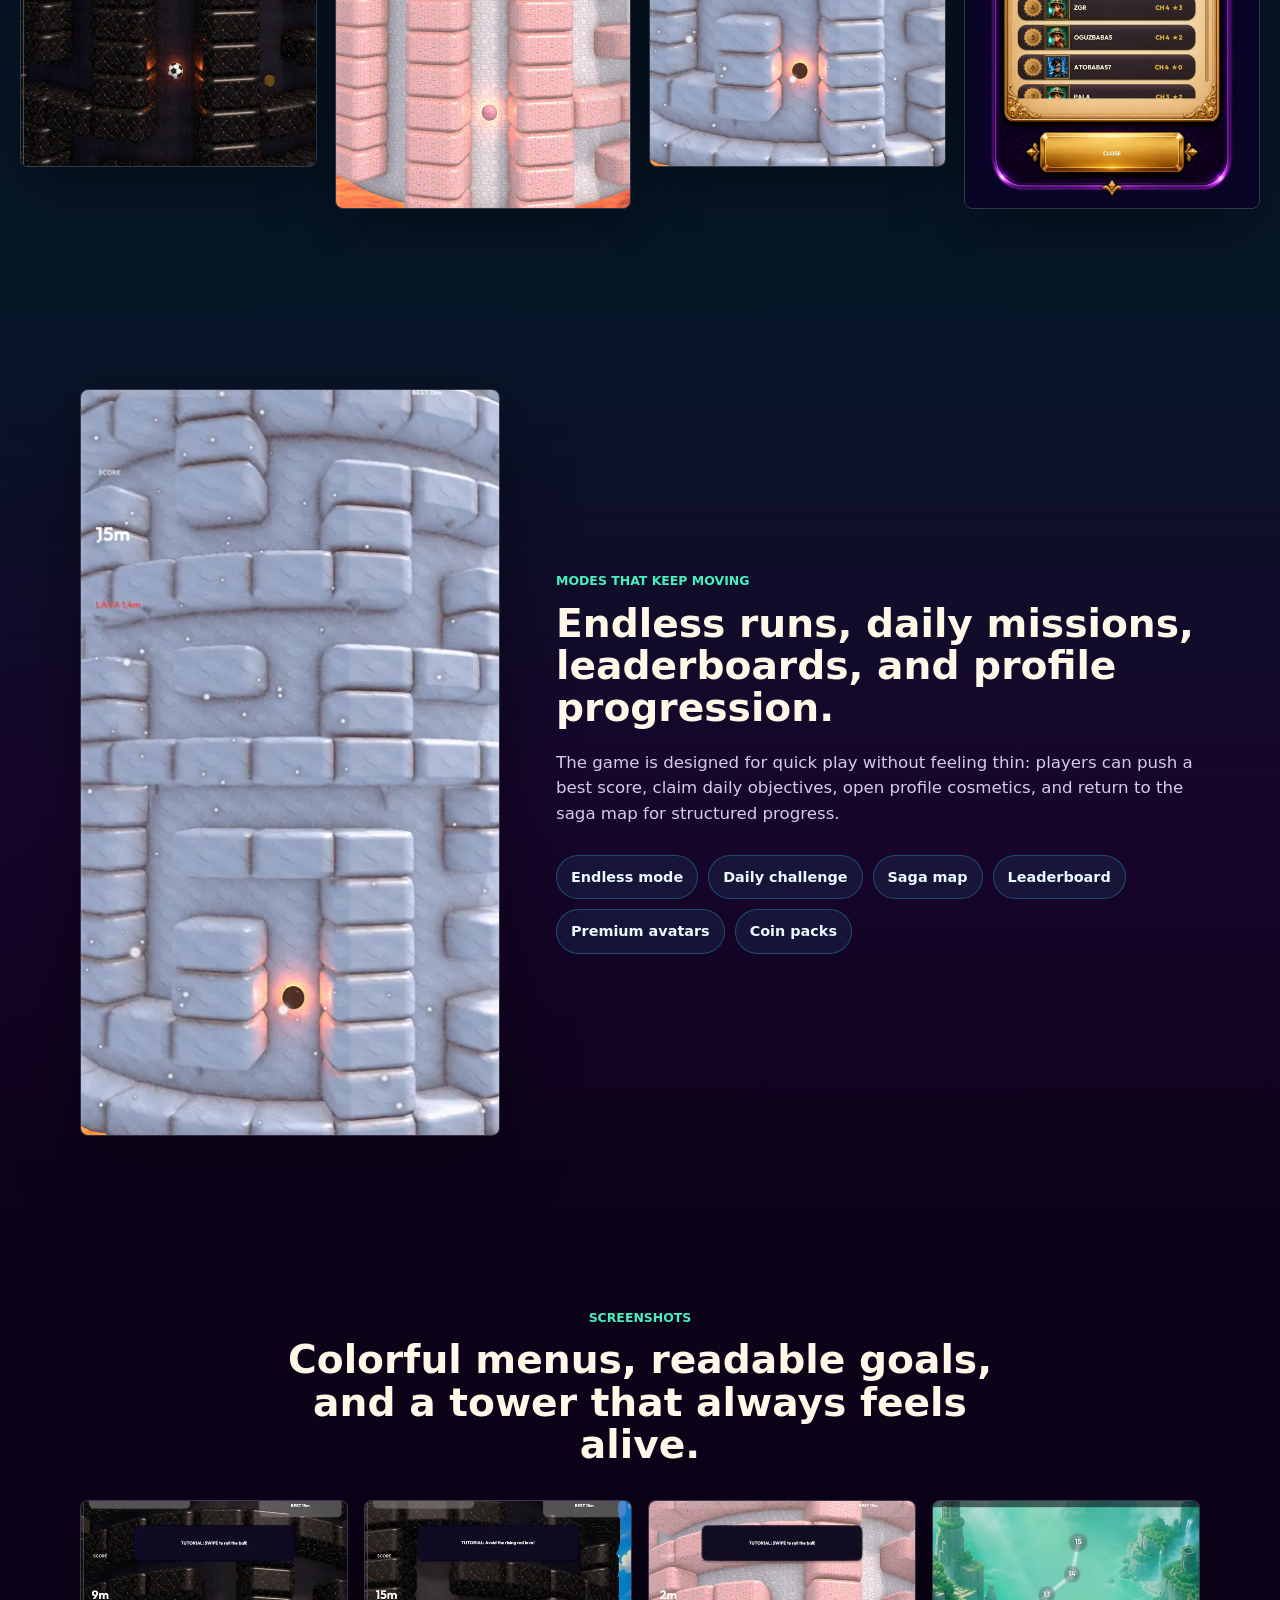
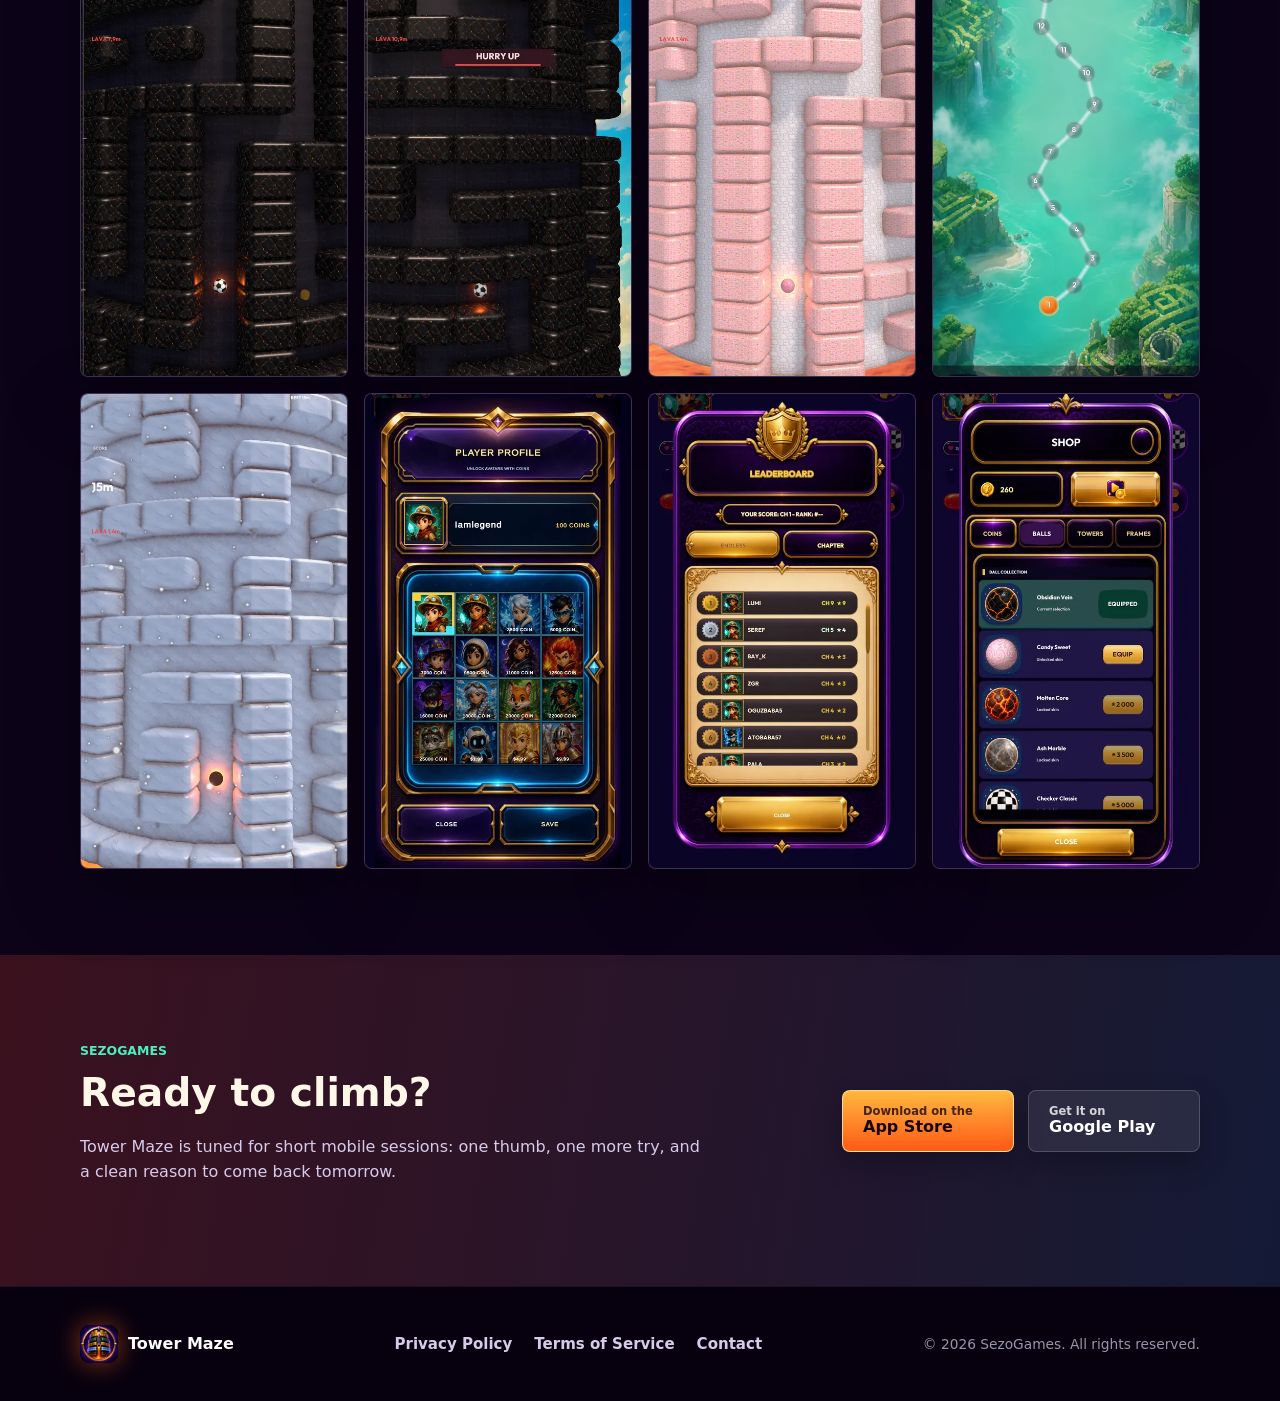
==== commit 7a9f2d13: "Correct ball movement copy across site" ====
--- a/index.html
+++ b/index.html
@@ -5,7 +5,7 @@
   <meta name="viewport" content="width=device-width, initial-scale=1.0" />
 
   <title>Tower Maze - Climb, Escape, Survive | SezoGames</title>
-  <meta name="description" content="Tower Maze is a fast mobile arcade game where you rotate a maze tower, climb away from rising lava, unlock premium skins, and chase daily missions." />
+  <meta name="description" content="Tower Maze is a fast mobile arcade game where you roll a ball through a tower maze, climb away from rising lava, unlock premium skins, and chase daily missions." />
   <meta name="keywords" content="Tower Maze, SezoGames, mobile arcade game, lava tower, rotating maze, ball skins, daily missions, leaderboard" />
 
   <link rel="canonical" href="https://sezogames.github.io/" />
@@ -16,14 +16,14 @@
 
   <meta property="og:type" content="website" />
   <meta property="og:title" content="Tower Maze - Climb, Escape, Survive" />
-  <meta property="og:description" content="Rotate the tower, dodge rising lava, unlock skins, and master daily missions in Tower Maze." />
+  <meta property="og:description" content="Roll the ball, dodge rising lava, unlock skins, and master daily missions in Tower Maze." />
   <meta property="og:image" content="https://sezogames.github.io/assets/og-image.png" />
   <meta property="og:url" content="https://sezogames.github.io/" />
   <meta property="og:site_name" content="SezoGames" />
 
   <meta name="twitter:card" content="summary_large_image" />
   <meta name="twitter:title" content="Tower Maze - Climb, Escape, Survive" />
-  <meta name="twitter:description" content="Rotate the tower, dodge rising lava, unlock skins, and master daily missions in Tower Maze." />
+  <meta name="twitter:description" content="Roll the ball, dodge rising lava, unlock skins, and master daily missions in Tower Maze." />
   <meta name="twitter:image" content="https://sezogames.github.io/assets/og-image.png" />
   <link rel="icon" type="image/png" href="assets/app-icon.png" />
 
@@ -32,7 +32,7 @@
     "@context": "https://schema.org",
     "@type": "MobileApplication",
     "name": "Tower Maze",
-    "description": "A mobile arcade game about rotating a maze tower, climbing away from rising lava, and unlocking premium cosmetics.",
+    "description": "A mobile arcade game about rolling a ball through a tower maze, climbing away from rising lava, and unlocking premium cosmetics.",
     "operatingSystem": "Android, iOS",
     "applicationCategory": "GameApplication",
     "genre": ["Arcade", "Puzzle", "Action"],
@@ -80,7 +80,7 @@
         <p class="eyebrow">Mobile arcade maze runner</p>
         <h1>Tower Maze</h1>
         <p class="hero-copy">
-          Rotate the tower, find the opening, and keep climbing before the lava catches you.
+          Roll the ball, find the opening, and keep climbing before the lava catches you.
           Every meter is a little victory.
         </p>
         <div class="hero-actions" id="download">
@@ -123,8 +123,8 @@
         <div class="feature-list">
           <article class="feature-card">
             <span class="feature-number">01</span>
-            <h3>Rotating tower paths</h3>
-            <p>Swipe to turn the cylinder and line up the safest route before pressure builds.</p>
+            <h3>Ball-rolling maze paths</h3>
+            <p>Swipe to roll the ball, find the right opening, and choose the safest route before pressure builds.</p>
           </article>
           <article class="feature-card">
             <span class="feature-number">02</span>
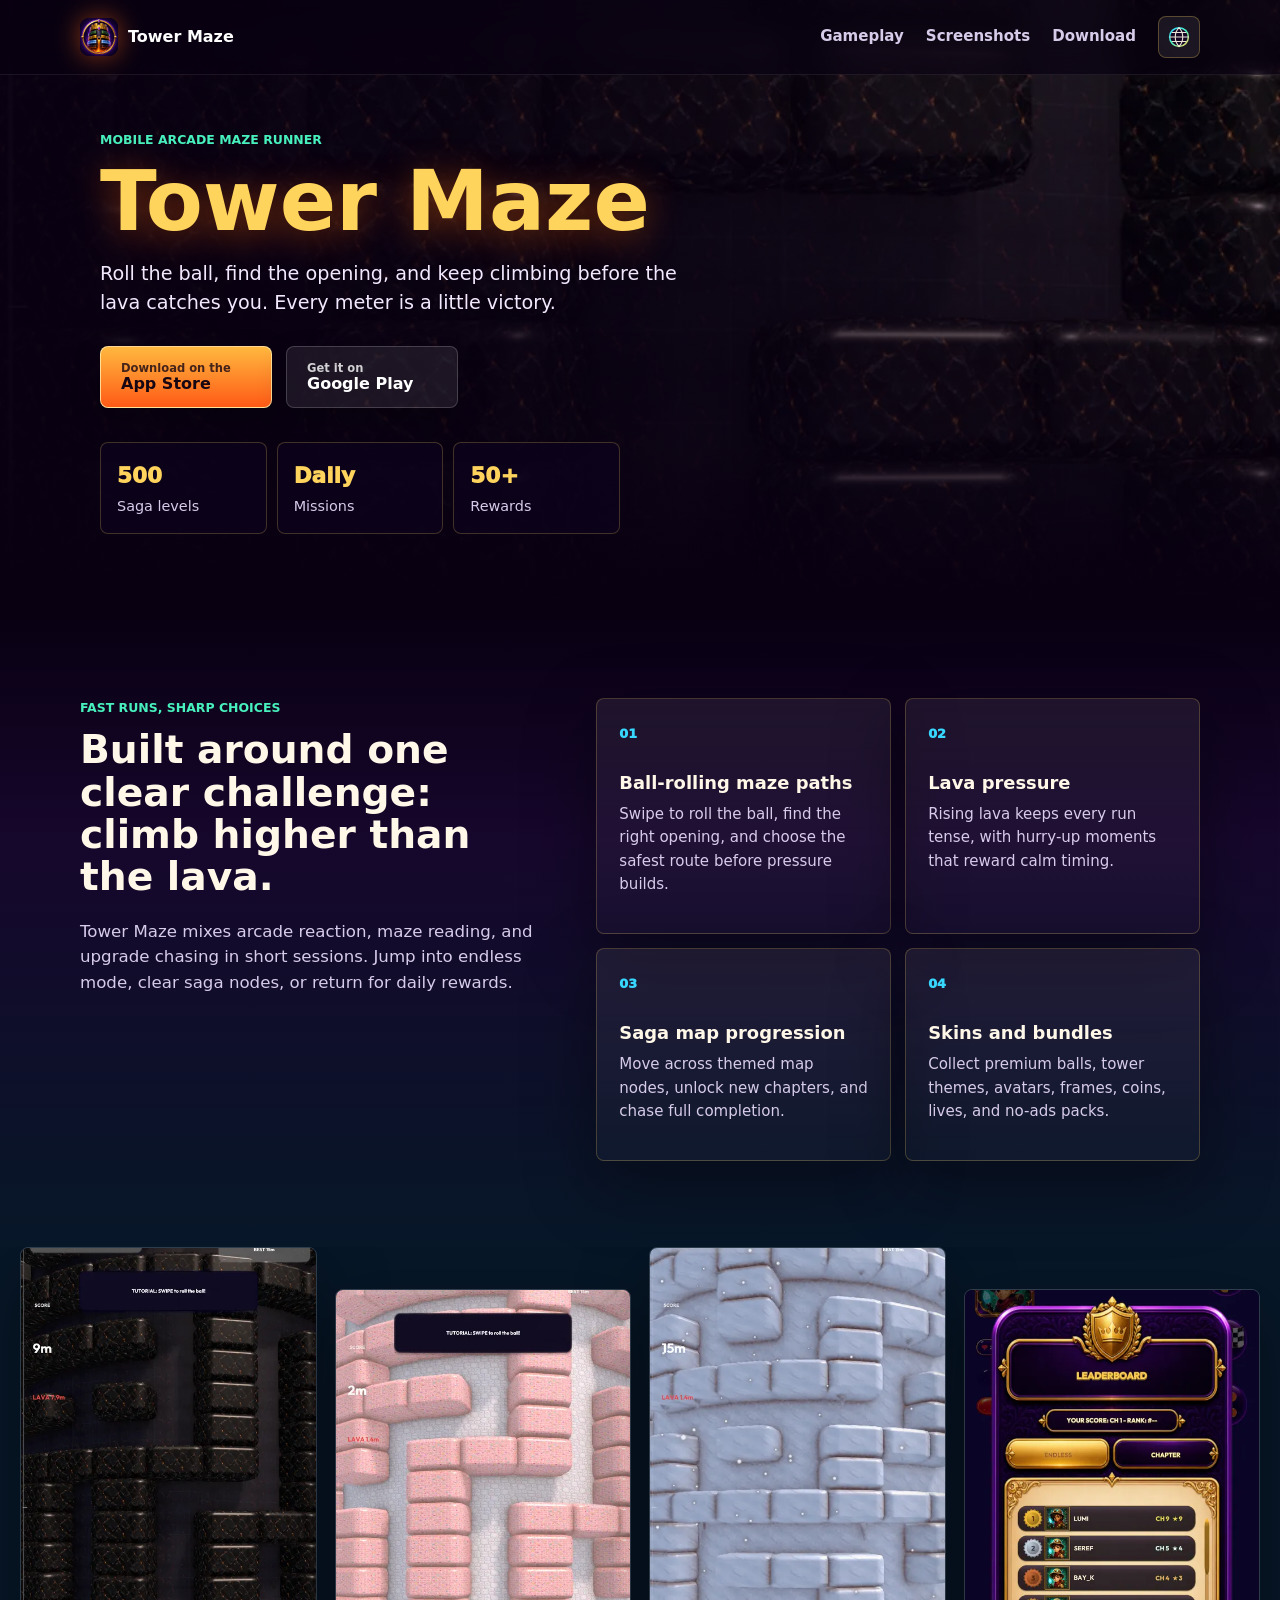
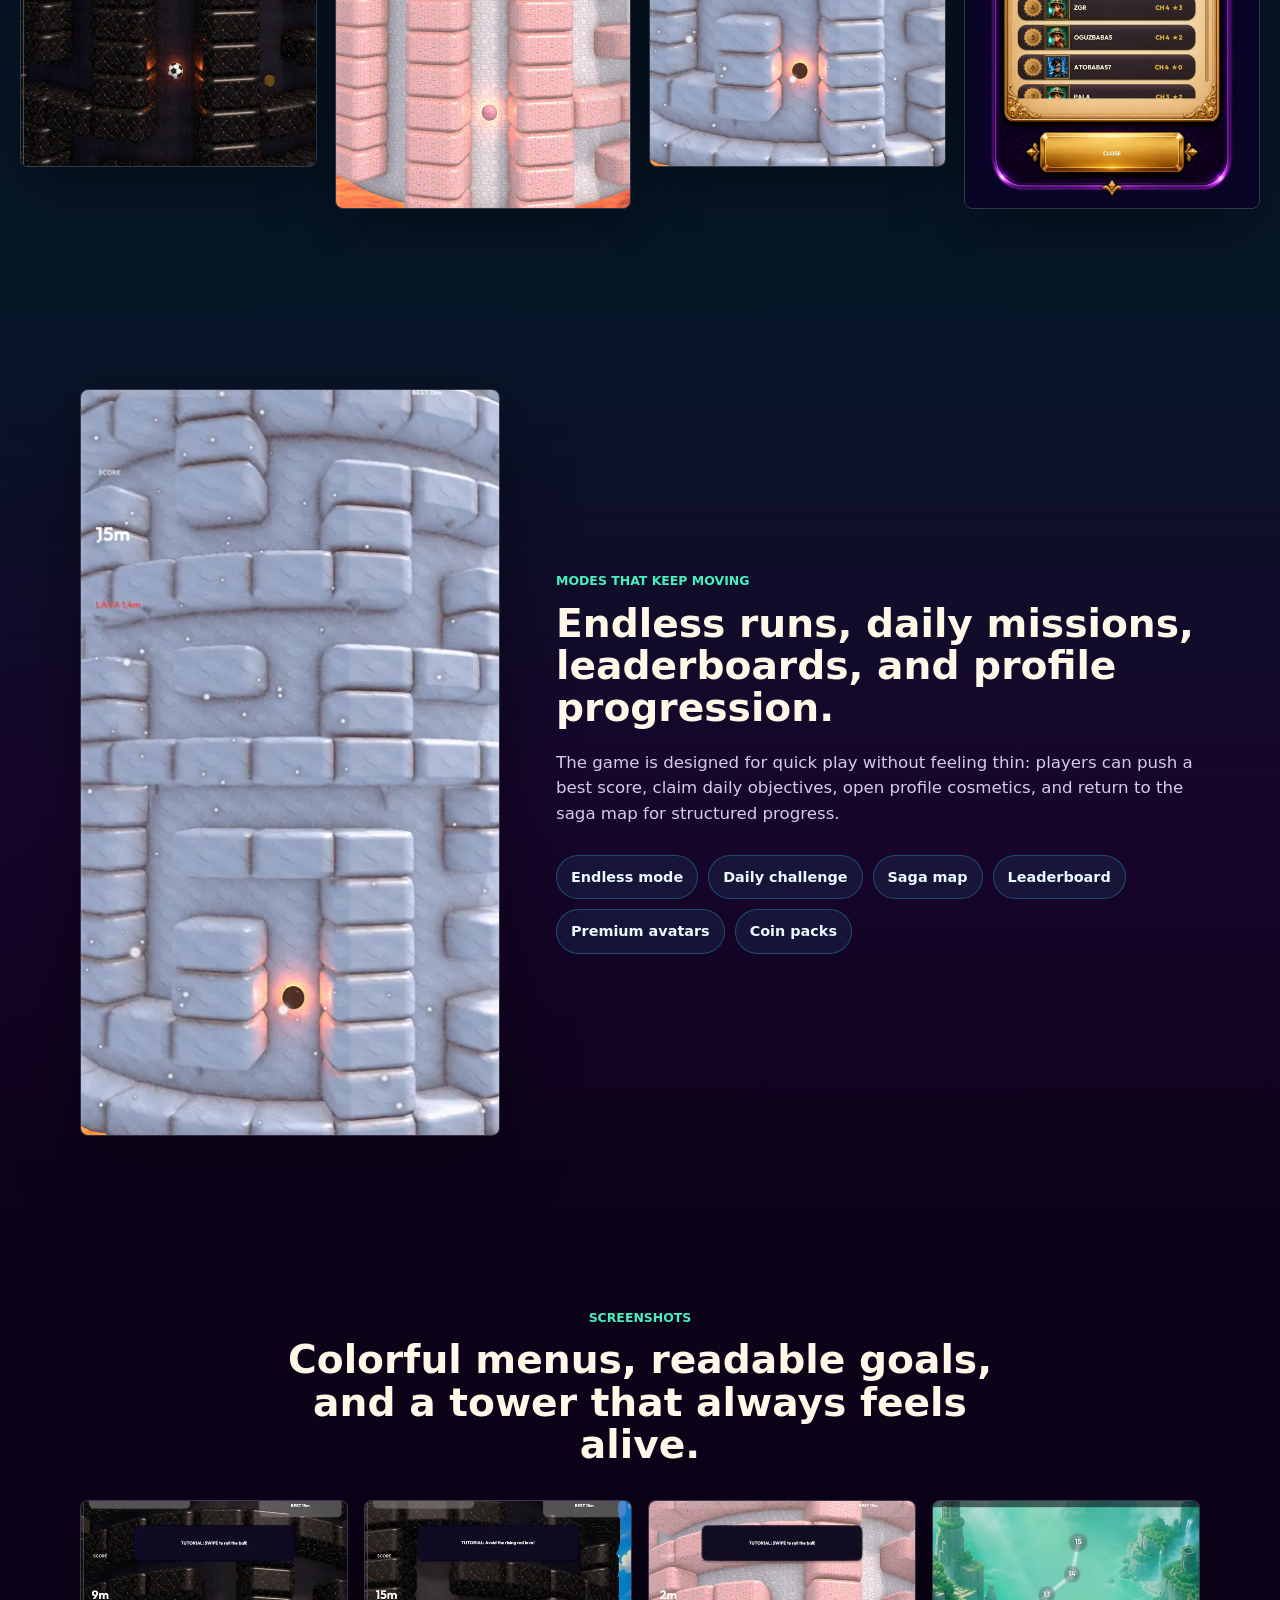
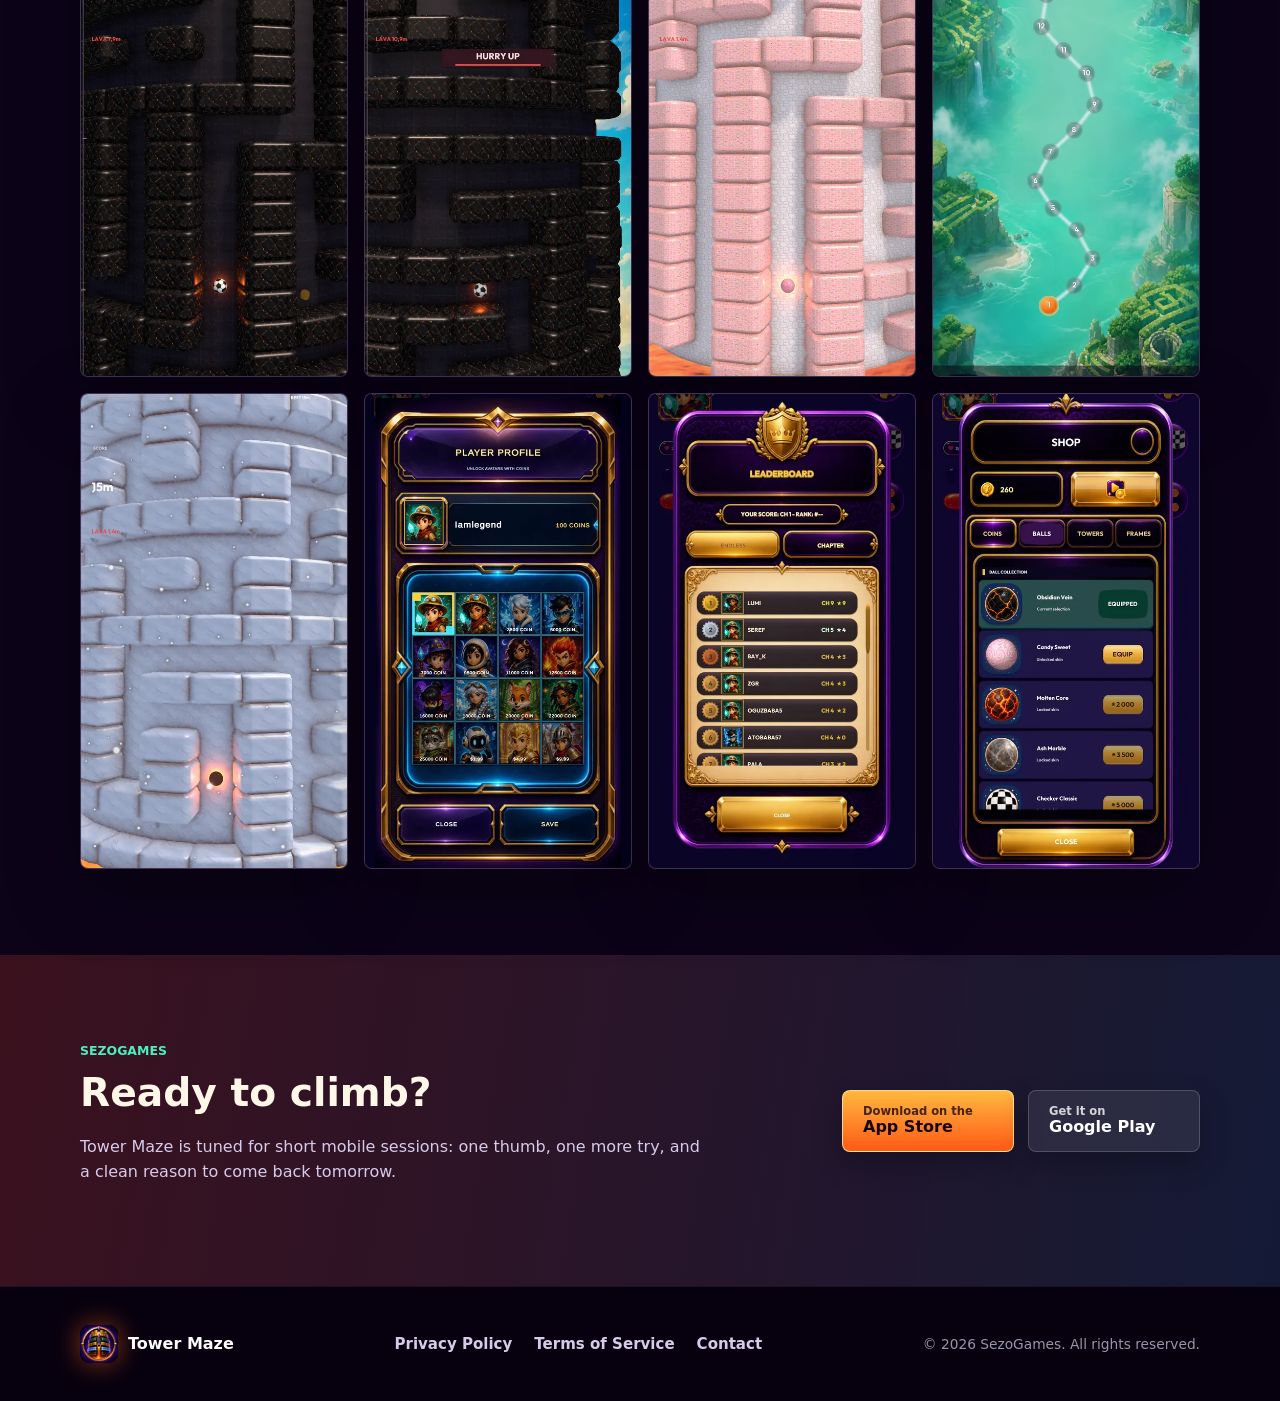
==== commit 39032cd4: "Update saga level count to 500" ====
--- a/index.html
+++ b/index.html
@@ -95,7 +95,7 @@
         </div>
         <dl class="hero-stats" aria-label="Game highlights">
           <div>
-            <dt>34</dt>
+            <dt>500</dt>
             <dd>Saga levels</dd>
           </div>
           <div>
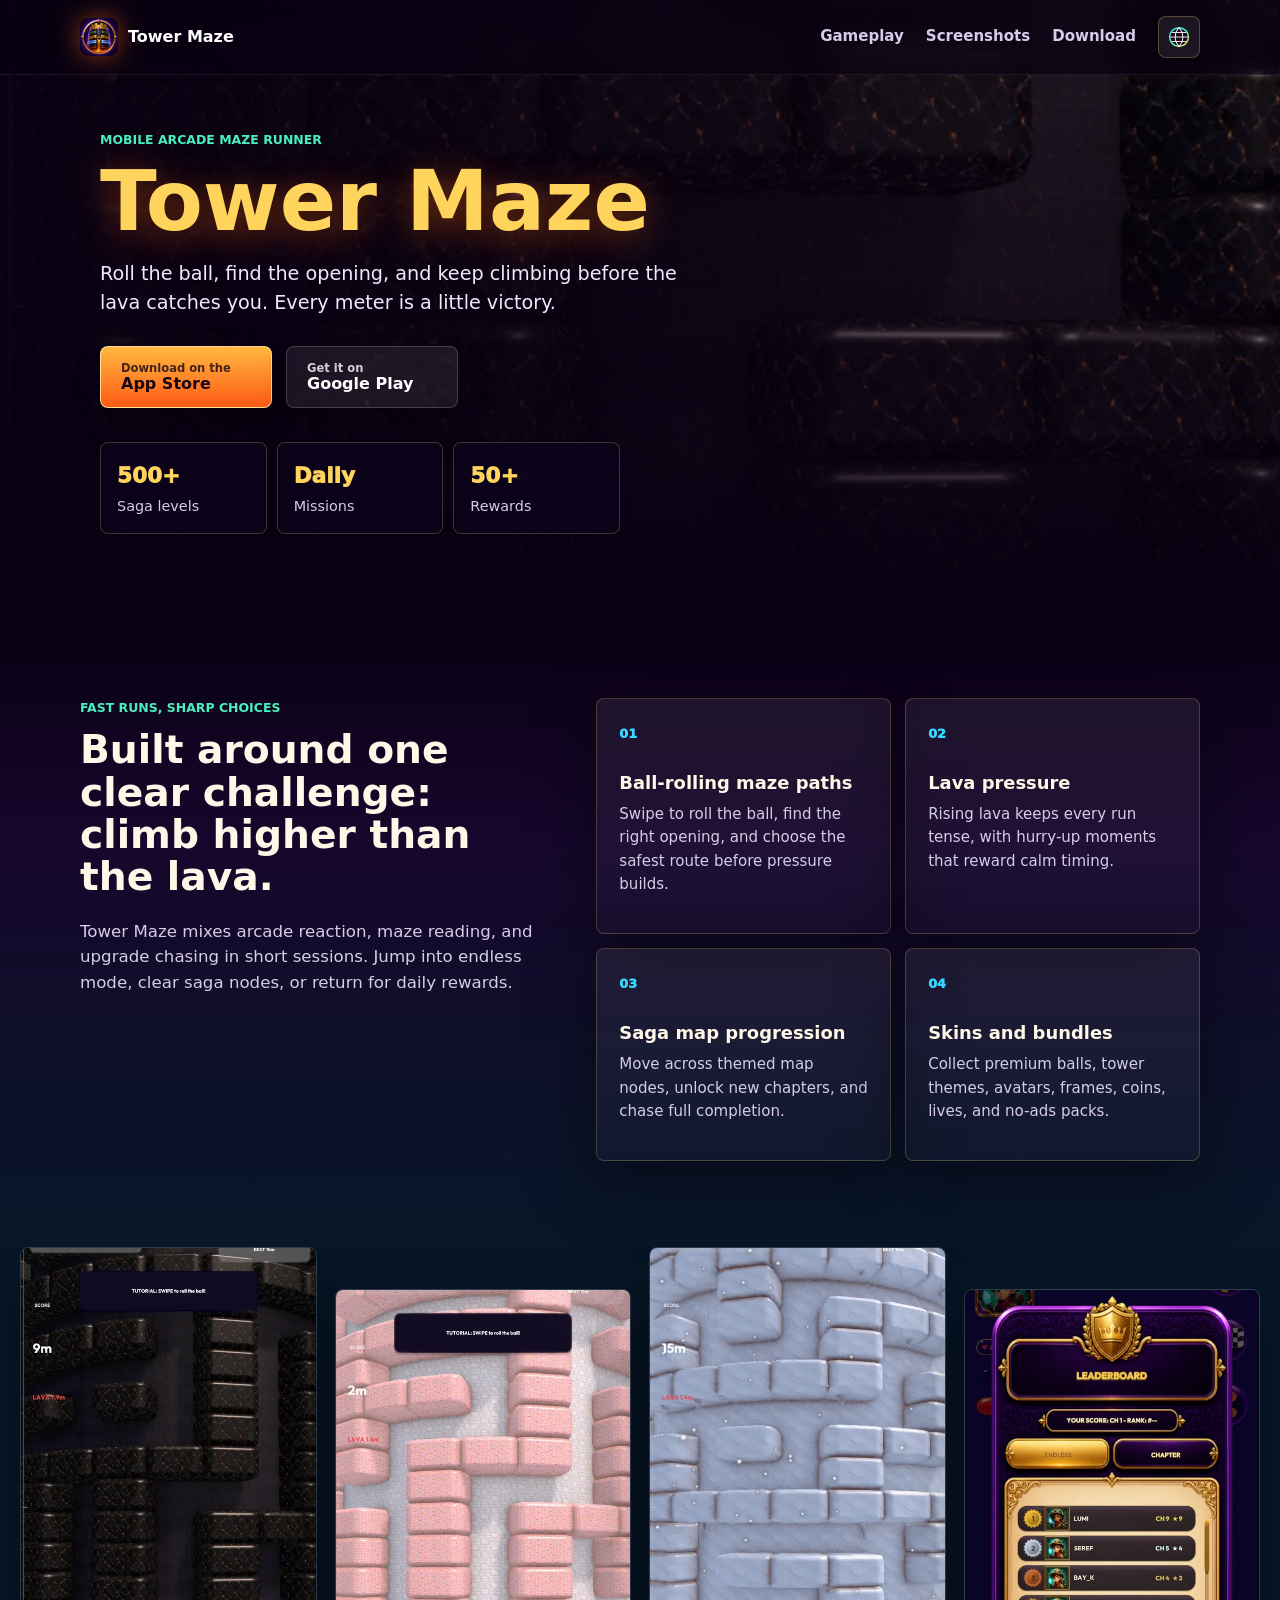
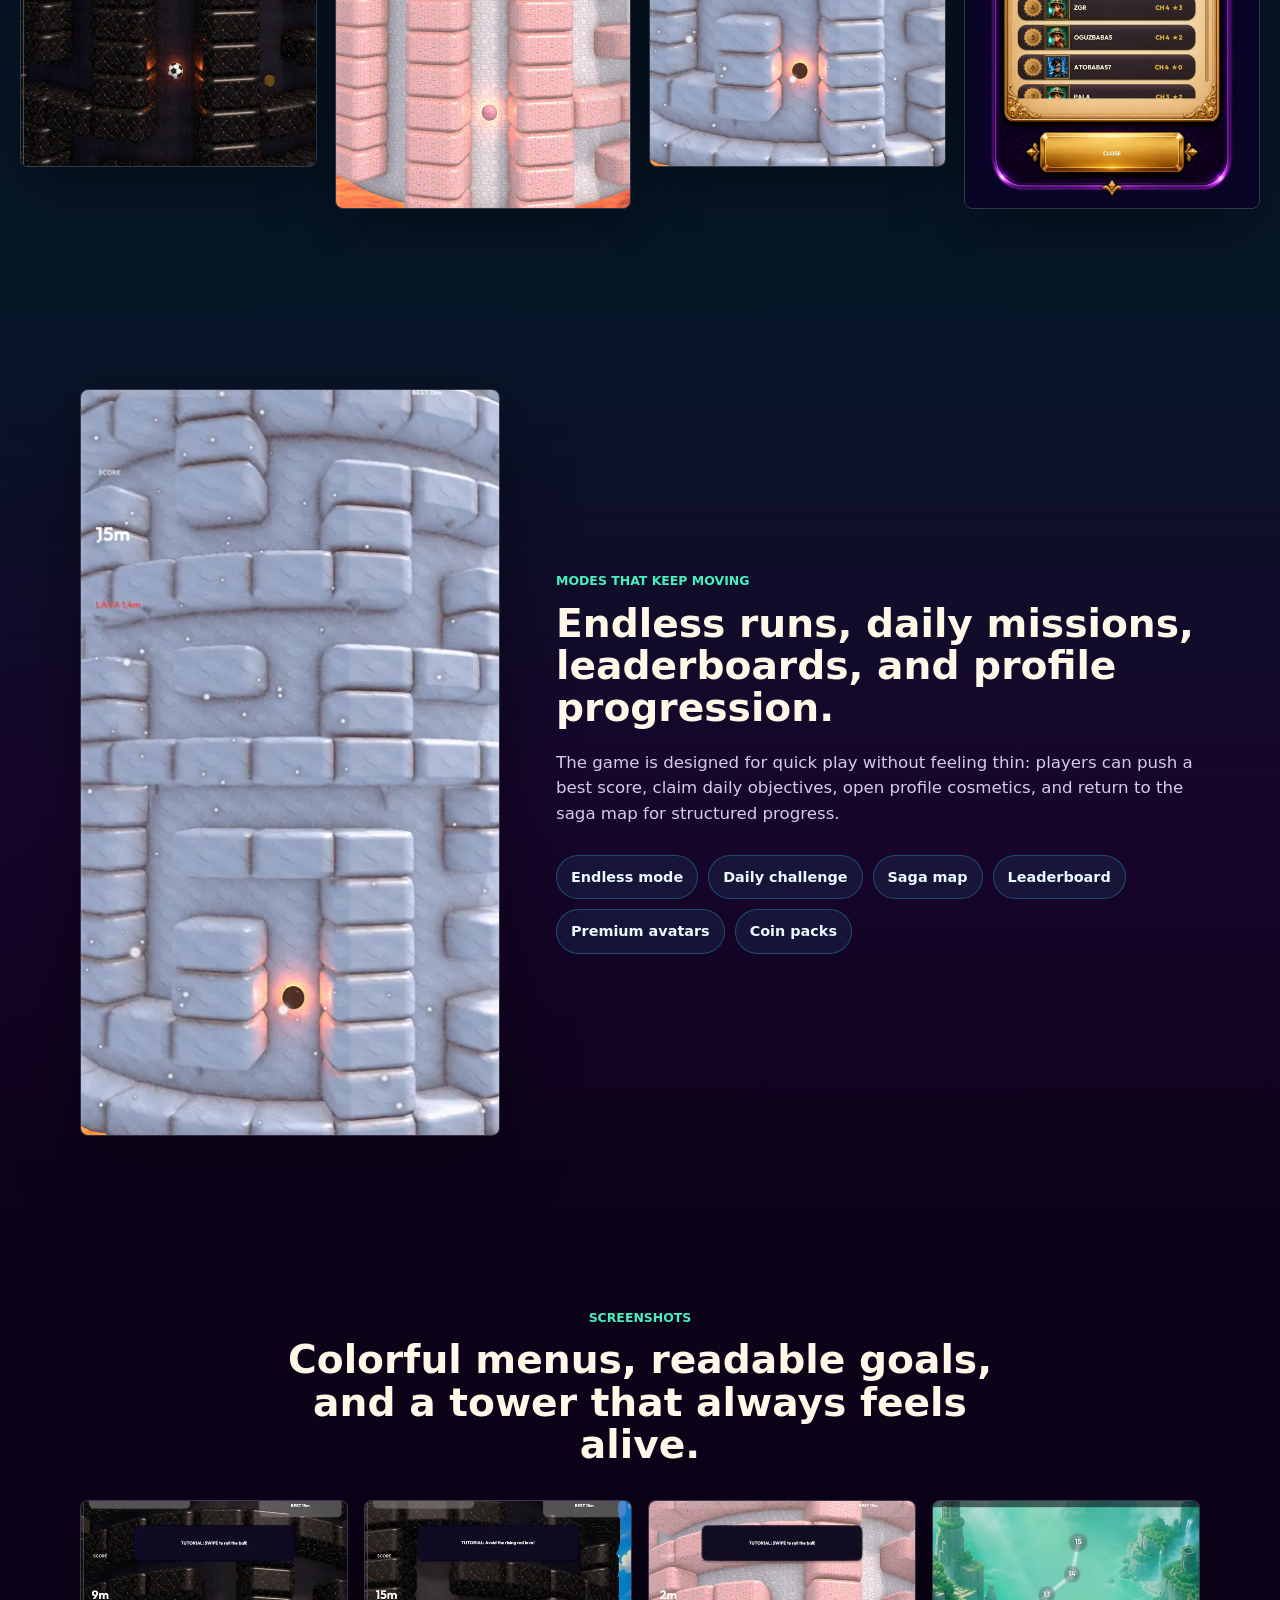
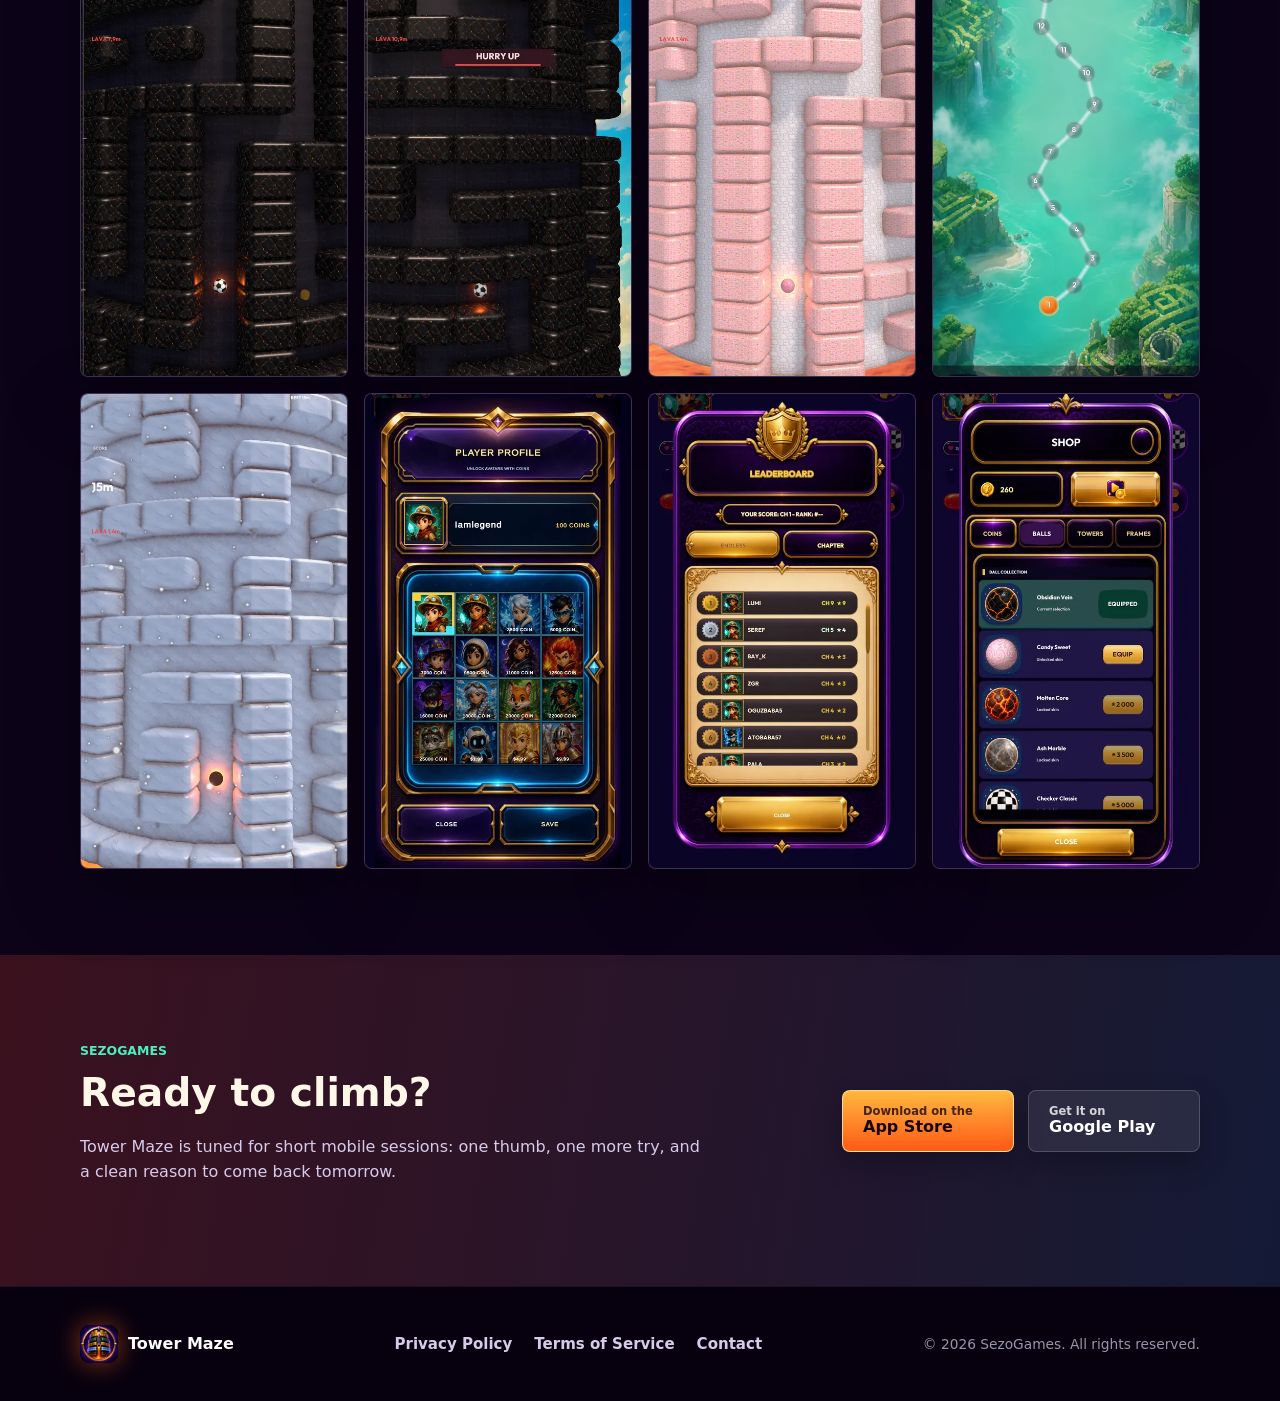
==== commit 2dabd27c: "Show 500+ saga levels" ====
--- a/index.html
+++ b/index.html
@@ -95,7 +95,7 @@
         </div>
         <dl class="hero-stats" aria-label="Game highlights">
           <div>
-            <dt>500</dt>
+            <dt>500+</dt>
             <dd>Saga levels</dd>
           </div>
           <div>
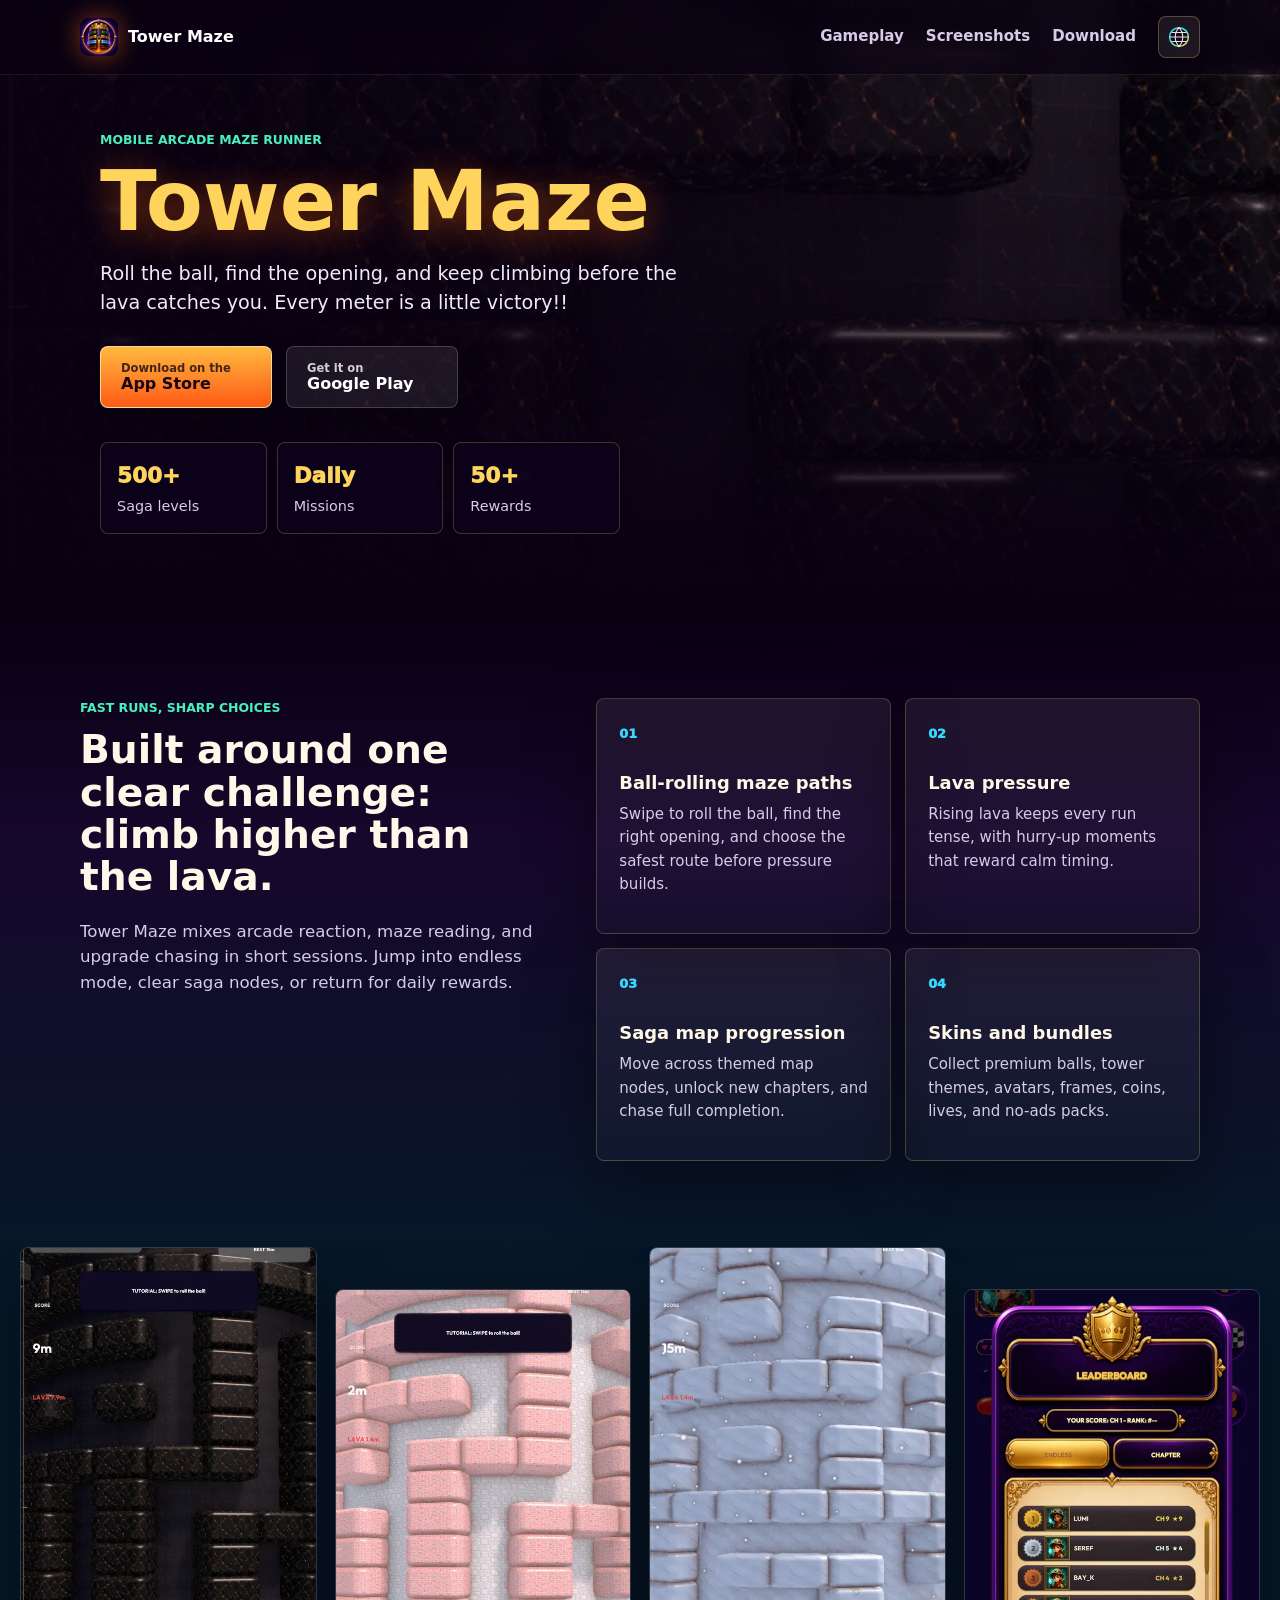
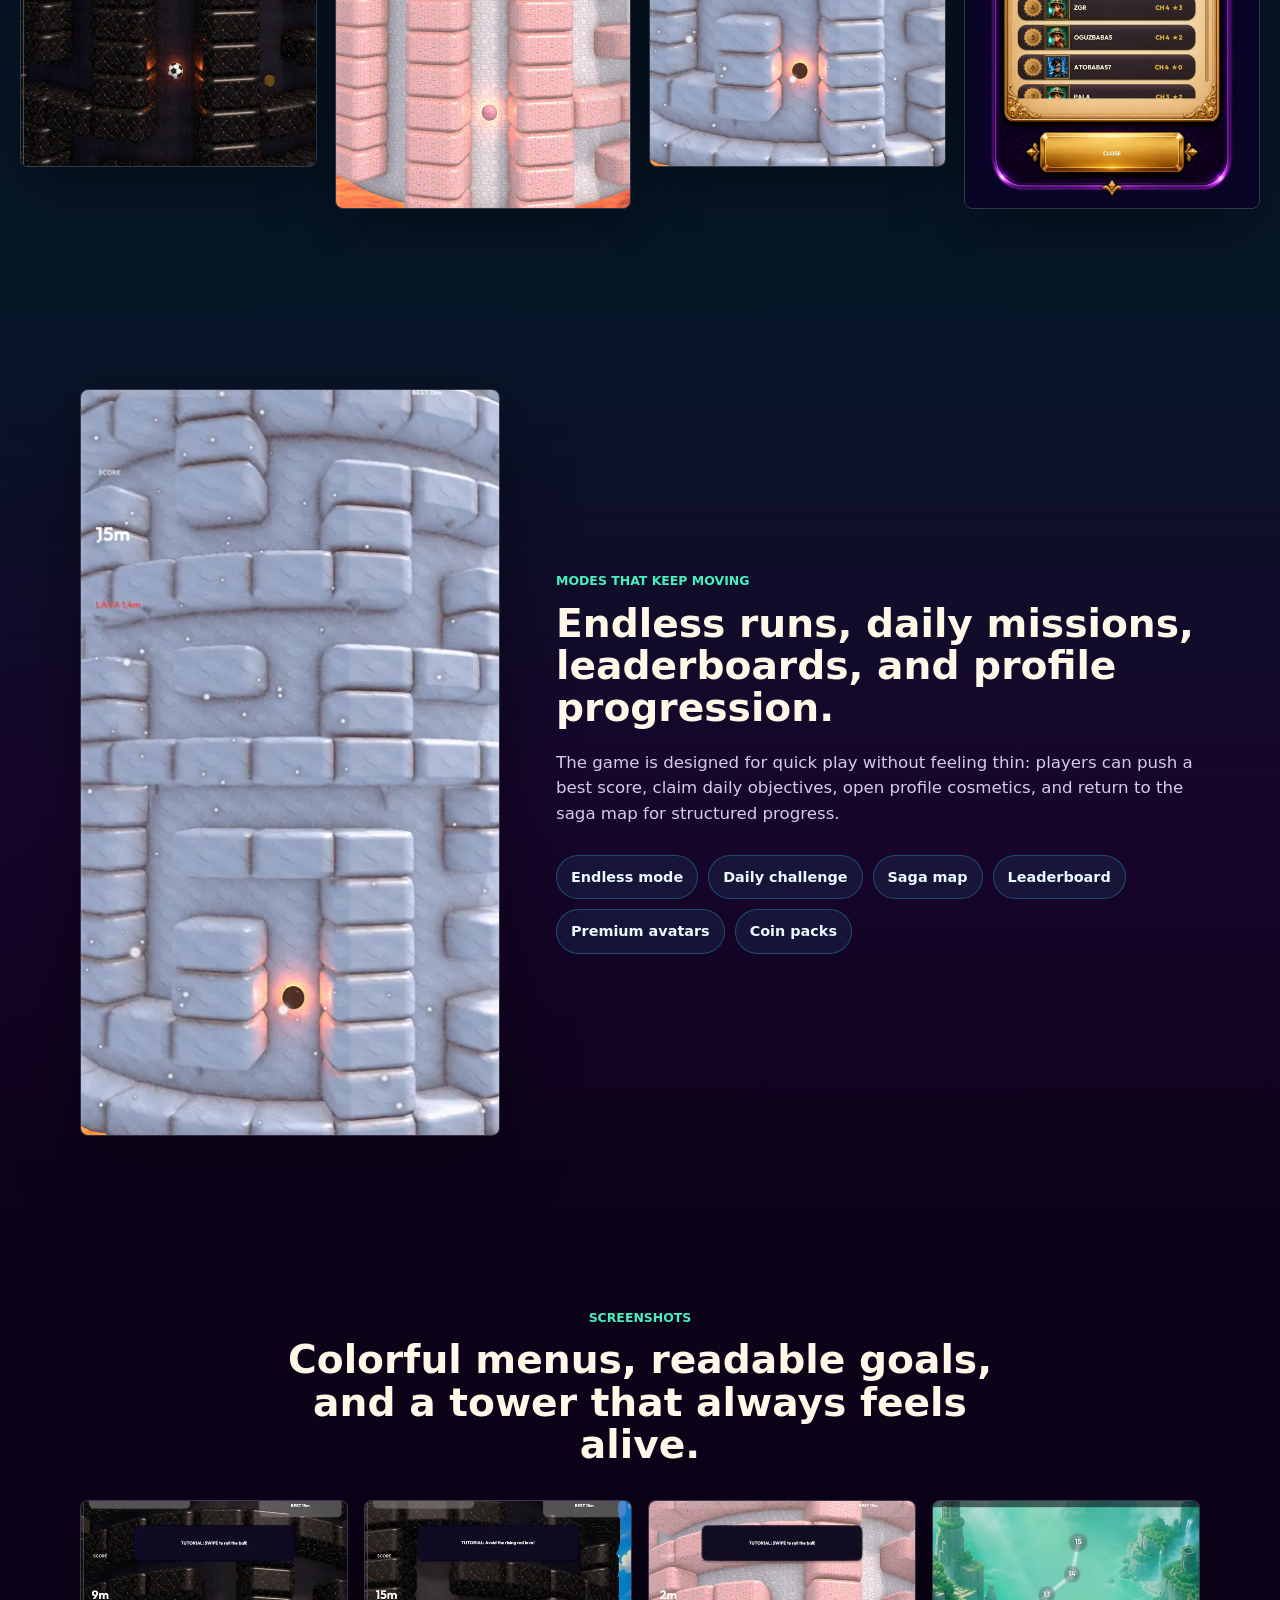
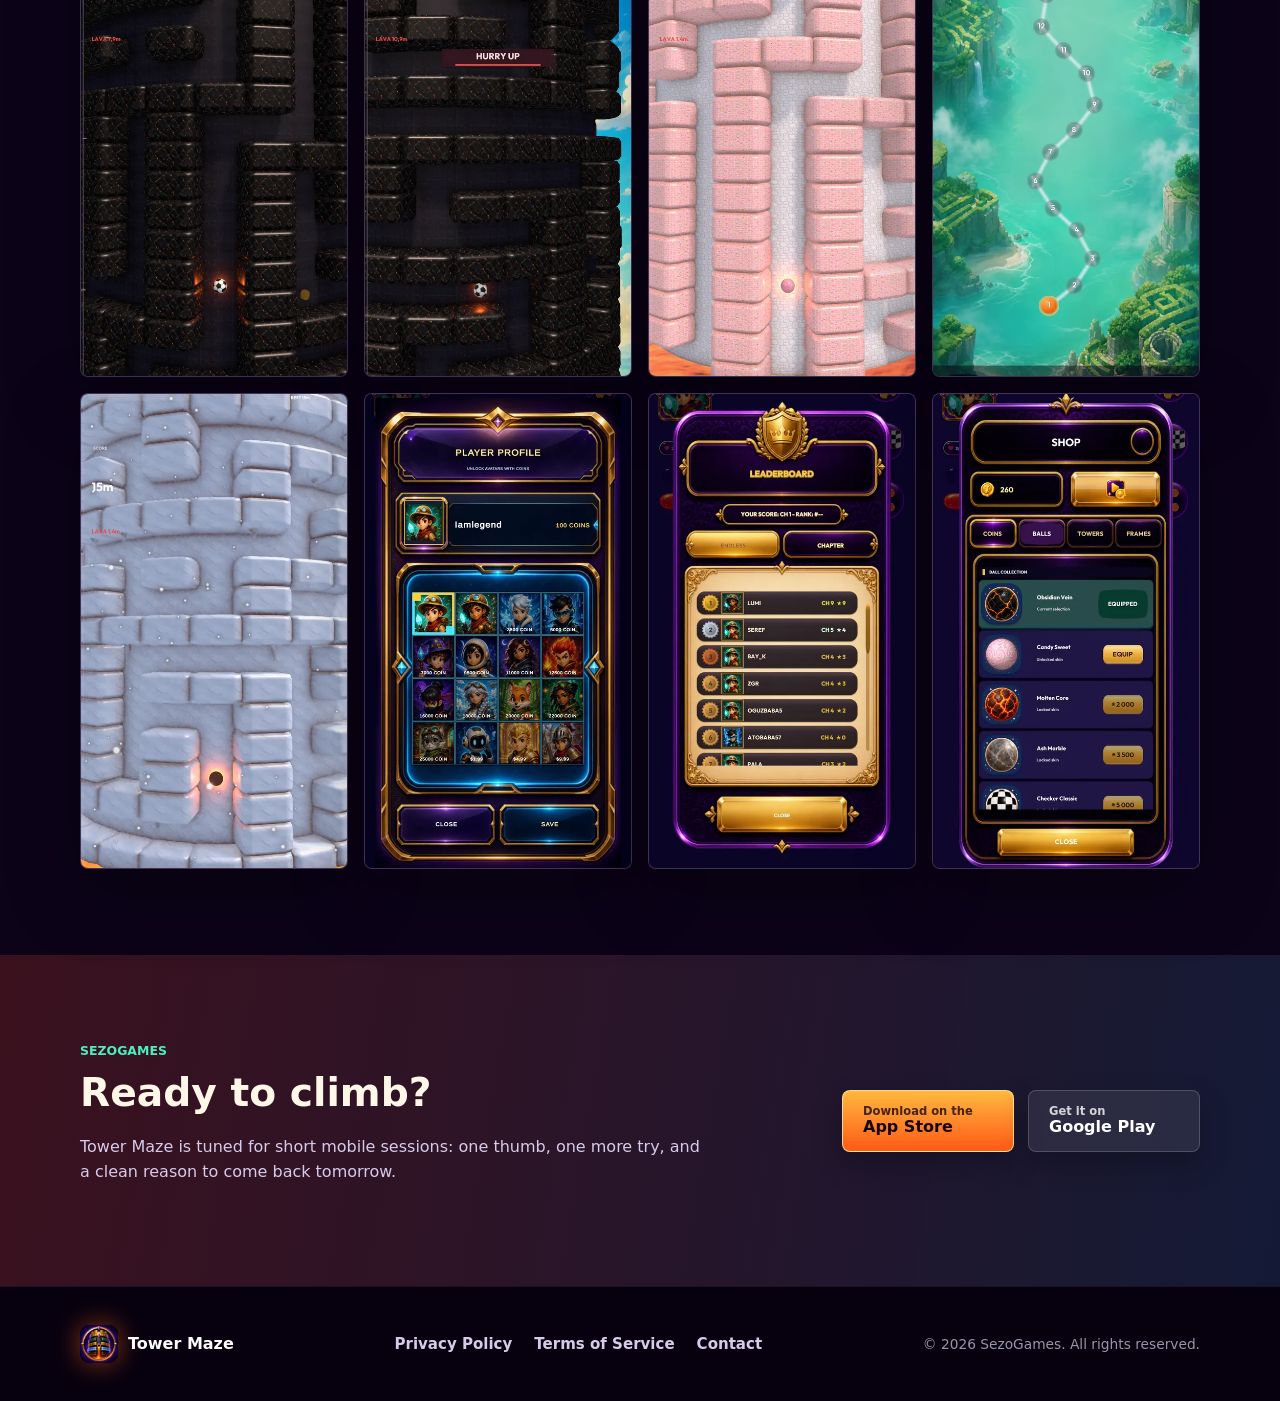
==== commit 29be1434: "Add emphasis to hero copy" ====
--- a/index.html
+++ b/index.html
@@ -81,7 +81,7 @@
         <h1>Tower Maze</h1>
         <p class="hero-copy">
           Roll the ball, find the opening, and keep climbing before the lava catches you.
-          Every meter is a little victory.
+          Every meter is a little victory!!
         </p>
         <div class="hero-actions" id="download">
           <a class="store-button primary" href="https://apps.apple.com/app/id6790924420" aria-label="Download Tower Maze on the App Store">
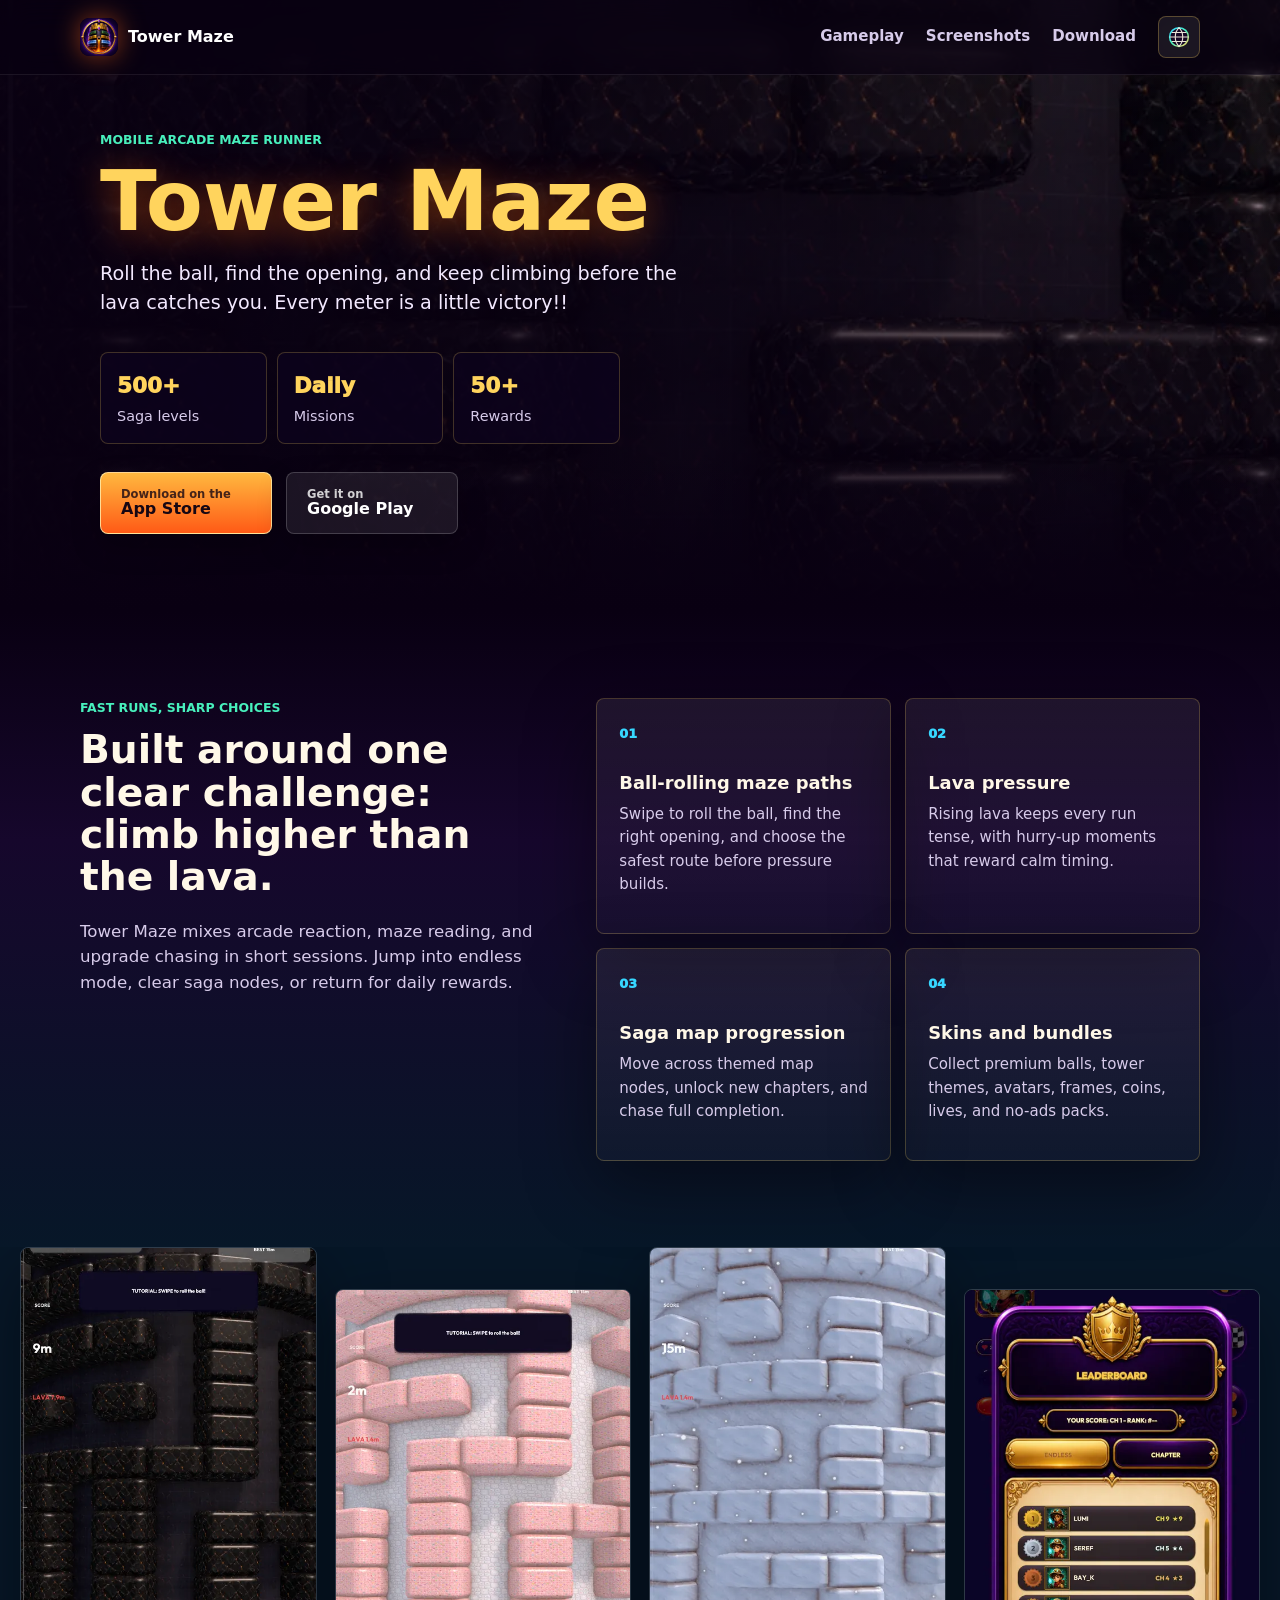
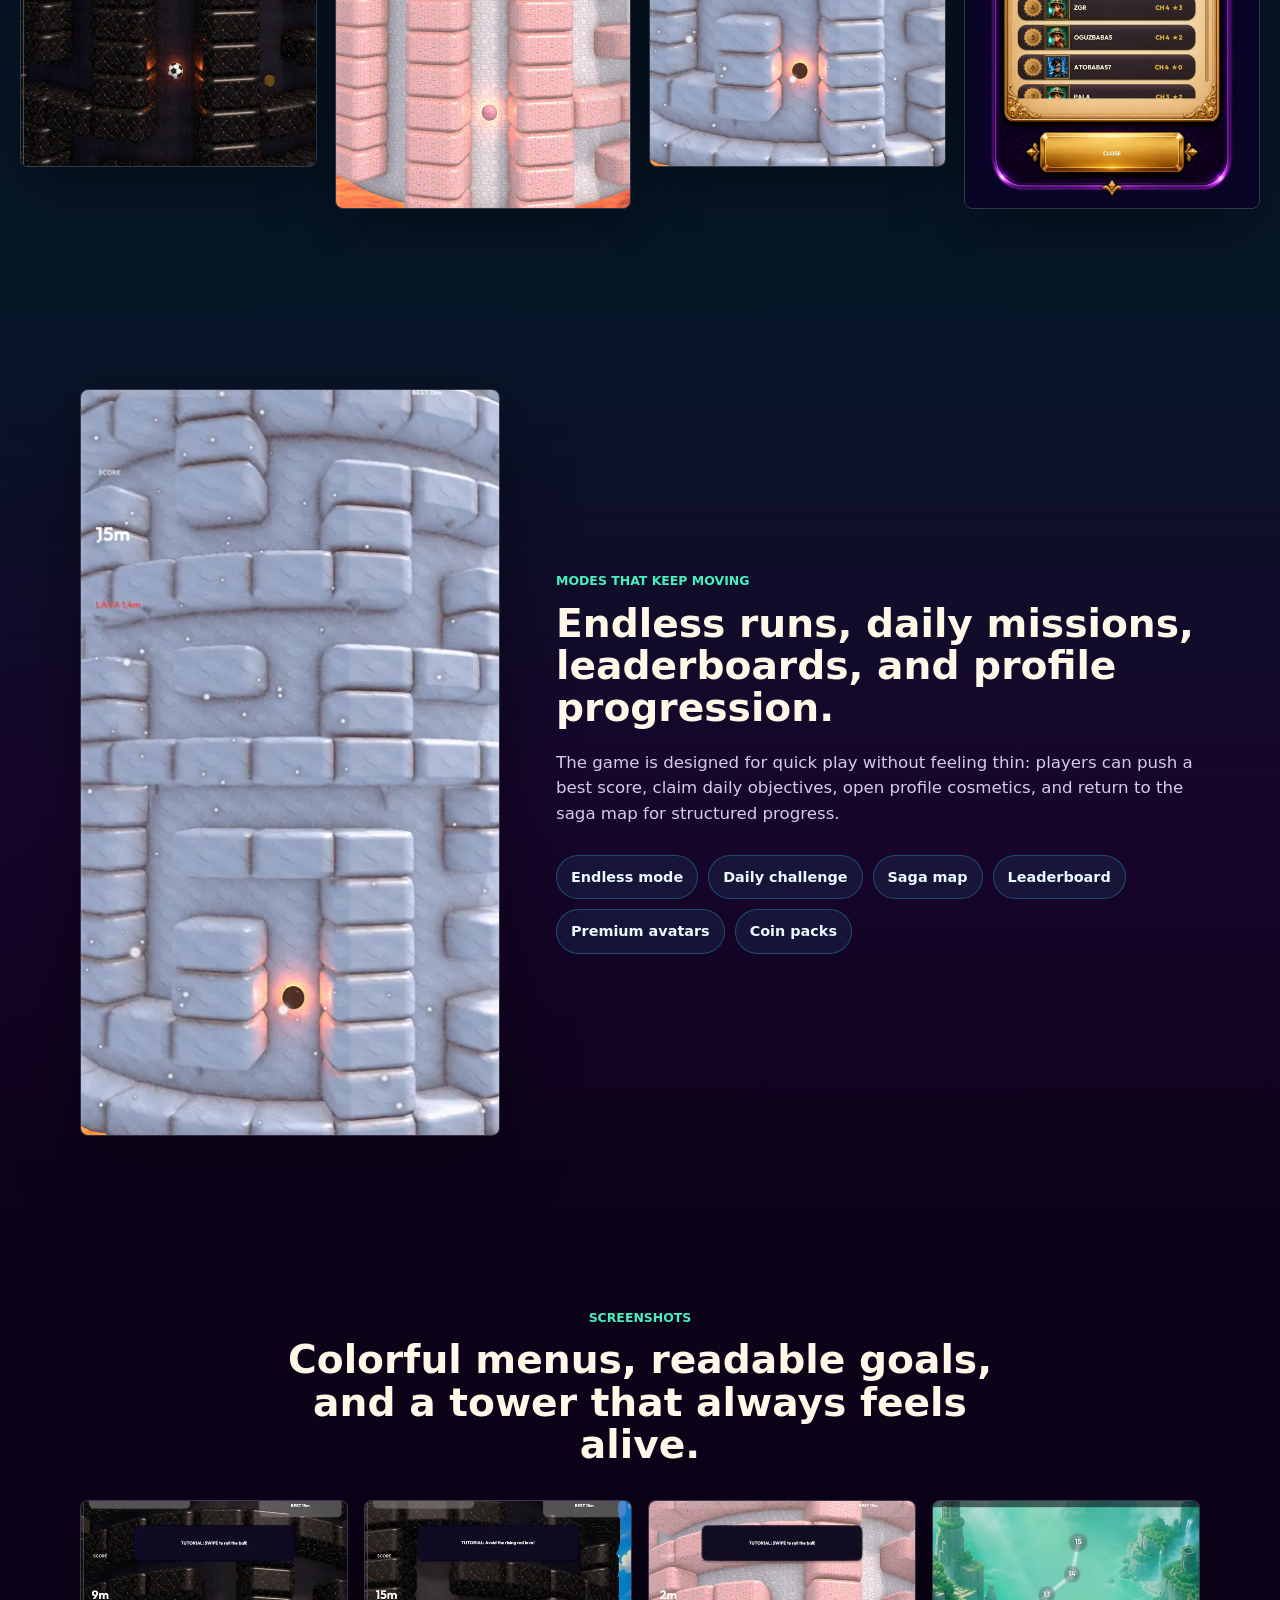
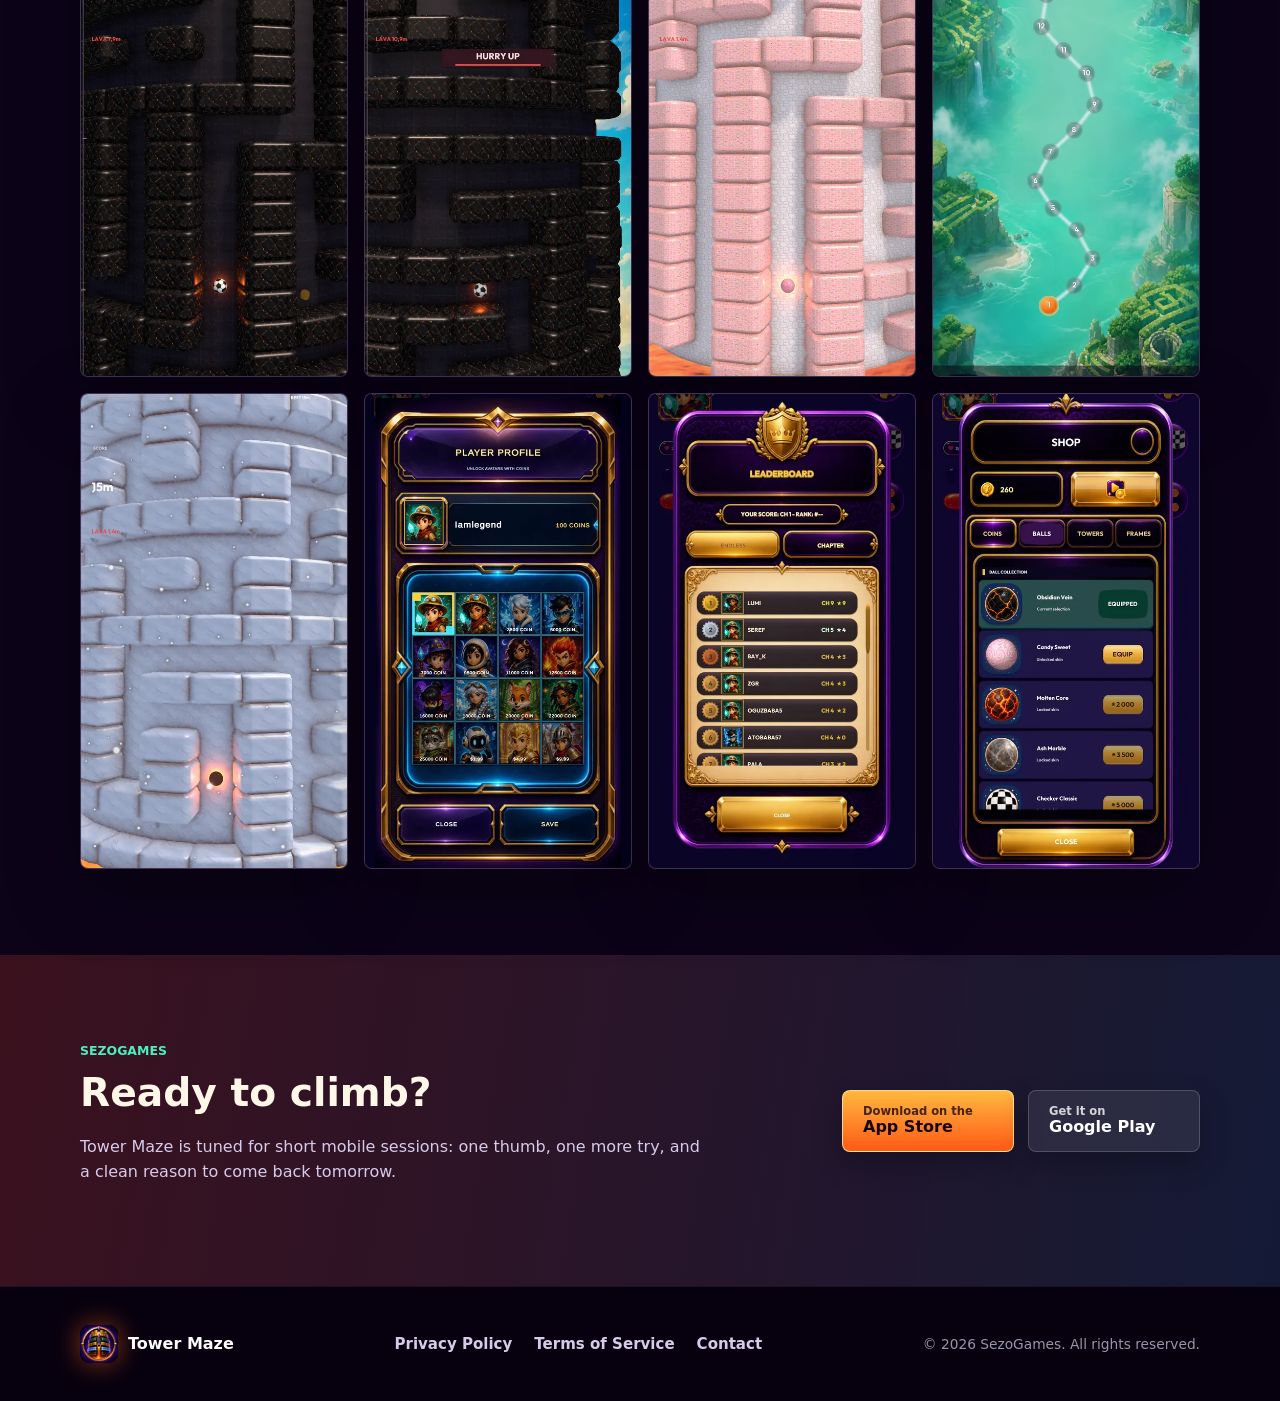
==== commit 9f51d75d: "Reorder hero stats and download buttons" ====
--- a/index.html
+++ b/index.html
@@ -74,7 +74,7 @@
   </header>
 
   <main>
-    <section class="hero">
+    <section class="hero" id="download">
       <div class="hero-shade"></div>
       <div class="hero-content">
         <p class="eyebrow">Mobile arcade maze runner</p>
@@ -83,16 +83,6 @@
           Roll the ball, find the opening, and keep climbing before the lava catches you.
           Every meter is a little victory!!
         </p>
-        <div class="hero-actions" id="download">
-          <a class="store-button primary" href="https://apps.apple.com/app/id6790924420" aria-label="Download Tower Maze on the App Store">
-            <span class="store-kicker">Download on the</span>
-            <span>App Store</span>
-          </a>
-          <a class="store-button" href="https://play.google.com/store/apps/details?id=com.sezogames.towermaze" aria-label="Get Tower Maze on Google Play">
-            <span class="store-kicker">Get it on</span>
-            <span>Google Play</span>
-          </a>
-        </div>
         <dl class="hero-stats" aria-label="Game highlights">
           <div>
             <dt>500+</dt>
@@ -107,6 +97,16 @@
             <dd>Rewards</dd>
           </div>
         </dl>
+        <div class="hero-actions">
+          <a class="store-button primary" href="https://apps.apple.com/app/id6790924420" aria-label="Download Tower Maze on the App Store">
+            <span class="store-kicker">Download on the</span>
+            <span>App Store</span>
+          </a>
+          <a class="store-button" href="https://play.google.com/store/apps/details?id=com.sezogames.towermaze" aria-label="Get Tower Maze on Google Play">
+            <span class="store-kicker">Get it on</span>
+            <span>Google Play</span>
+          </a>
+        </div>
       </div>
     </section>
 
--- a/style.css
+++ b/style.css
@@ -286,6 +286,10 @@
   margin: 34px 0 0;
 }
 
+.hero-stats + .hero-actions {
+  margin-top: 28px;
+}
+
 .hero-stats div {
   min-height: 88px;
   padding: 16px;
